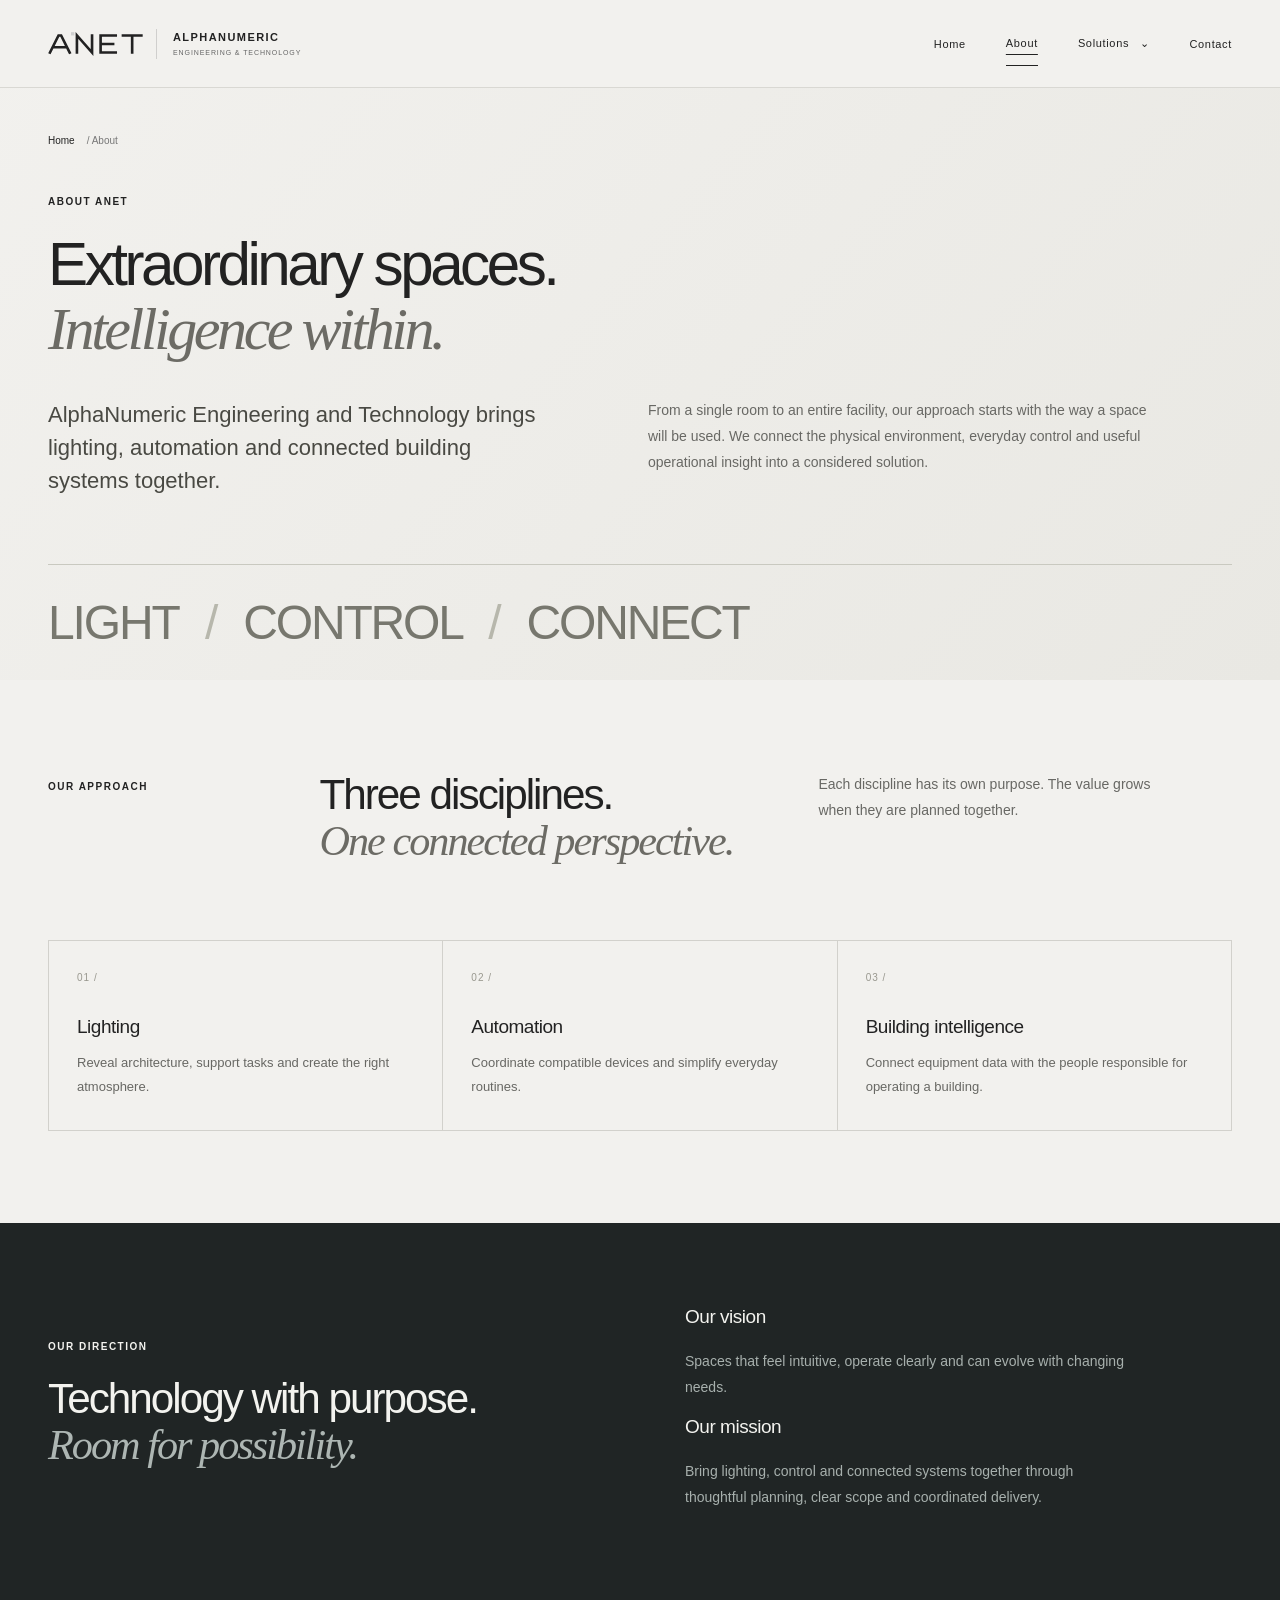
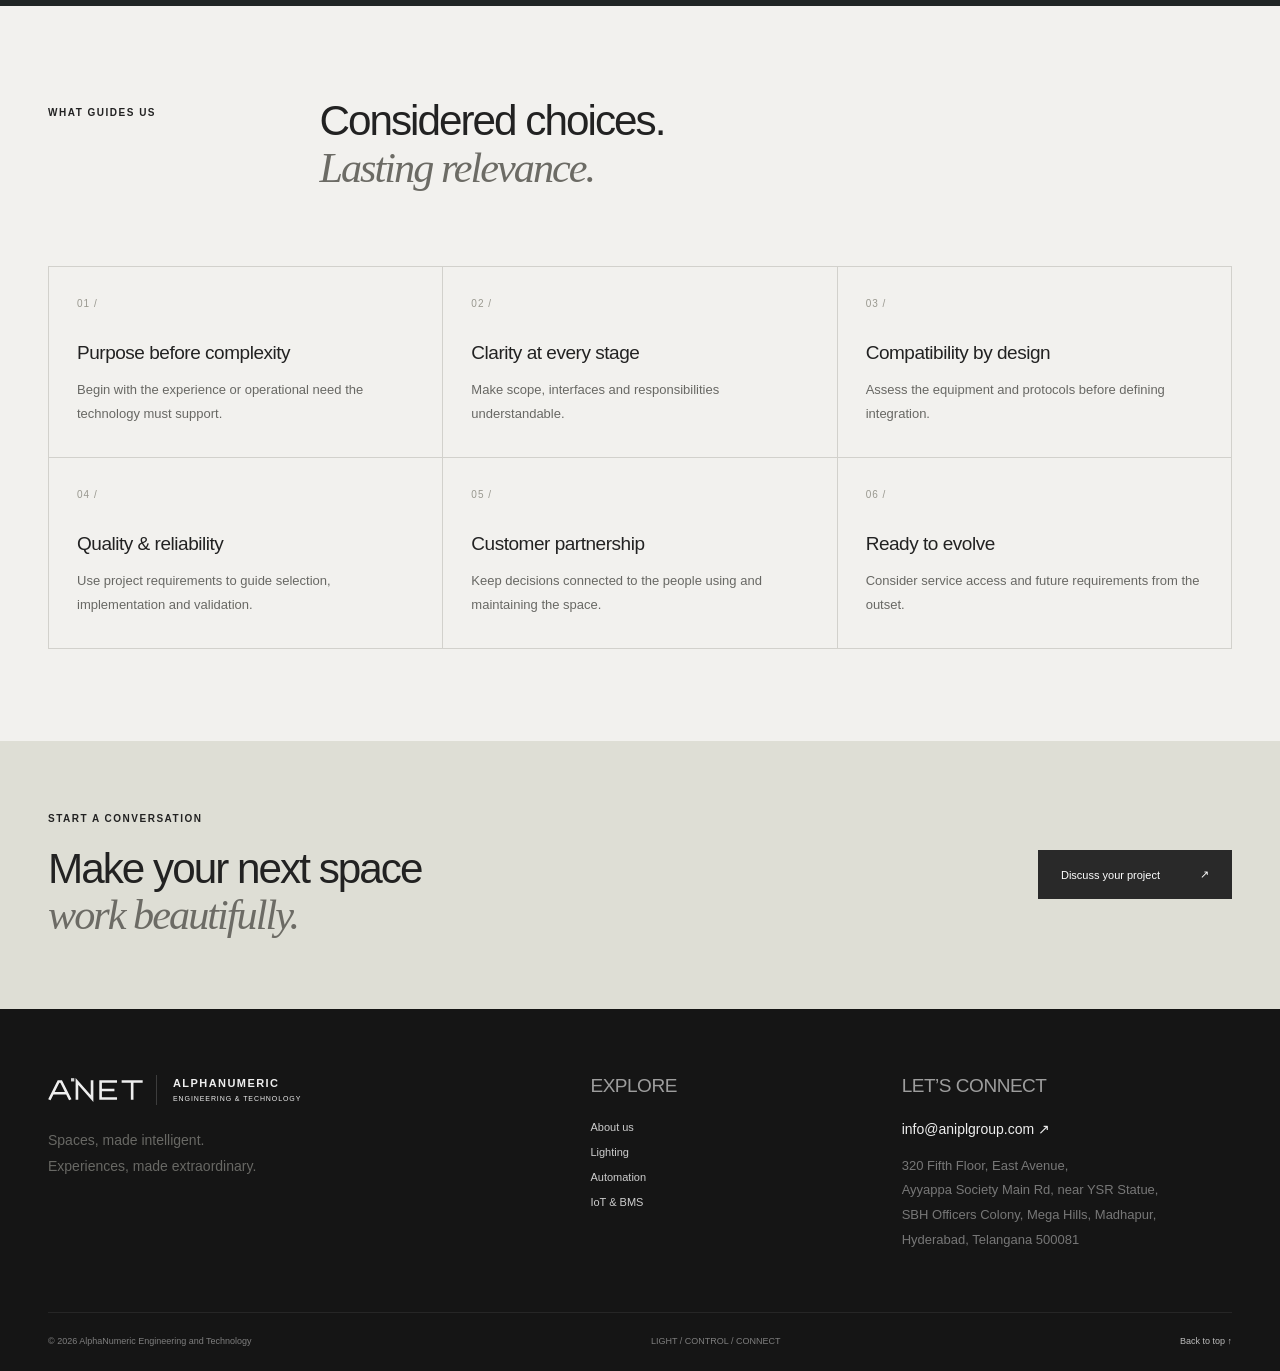
==== about.html @ 8f7d72ea "first commit" ====
<!DOCTYPE html><html lang="en"><head><meta charset="UTF-8"><meta name="viewport" content="width=device-width,initial-scale=1"><meta name="description" content="Lighting, automation and connected building systems. Discover the ANET approach."><meta name="theme-color" content="#151515"><title>About | ANET</title><link rel="stylesheet" href="assets/base.css"><link rel="stylesheet" href="assets/pages.css"></head><body class="detail-page" id="top"><a class="skip-link" href="#main">Skip to content</a><header class="header" id="header">
        <nav aria-label="Main navigation" class="nav wrap"><a aria-label="AlphaNumeric Engineering and Technology home"
                class="brand" href="index.html"><span class="brand-mark"><svg aria-hidden="true" viewBox="0 0 146 36">
                        <g fill="none" stroke="currentColor" stroke-linecap="square" stroke-linejoin="miter"
                            stroke-width="4">
                            <path
                                d="M3 31 16 5h4l13 26M10 23h17M44 31V5l23 26V5M103 5H80v26h23M80 18h19M114 5h28M128 5v26">
                            </path>
                        </g>
                        <path d="M35 0h5v5h-5z" fill="#d0d0d0"></path>
                    </svg></span><span class="brand-name">ALPHANUMERIC<small>ENGINEERING &amp;
                        TECHNOLOGY</small></span></a><button aria-controls="navLinks" aria-expanded="false"
                class="menu-toggle" id="menuToggle">Menu +</button>
            <div class="nav-links" id="navLinks"><a href="index.html">Home</a><a aria-current="page" href="about.html">About</a>
                <div class="solutions"><button aria-controls="solutionsMenu" aria-expanded="false"
                        class="solutions-trigger" id="solutionsTrigger">Solutions <span>⌄</span></button>
                    <div class="mega" hidden="" id="solutionsMenu">
                        <div class="mega-column"><b>01 / Lighting</b><a href="residential-lighting.html">Residential
                                Lighting</a><a href="commercial-lighting.html">Commercial Lighting</a><a
                                href="industrial-lighting.html">Industrial Lighting</a><a href="facade-lighting.html">Façade
                                Lighting</a><a href="landscape-lighting.html">Landscape Lighting</a></div>
                        <div class="mega-column"><b>02 / Automation</b><a href="home-automation.html">Home
                                Automation</a><a href="commercial-automation.html">Commercial Automation</a><a
                                href="industrial-automation.html">Industrial Automation</a></div>
                        <div class="mega-column"><b>03 / IoT</b><a href="bms.html">BMS</a><a
                                href="bms-with-iot.html">BMS with IoT</a><a href="bms-and-iot.html">BMS &amp;
                                IoT</a></div>
                    </div>
                </div><a href="contact.html">Contact</a>
            </div>
        </nav>
    </header><main id="main"><section class="page-hero"><div class="wrap"><div class="crumb"><a href="index.html">Home</a><span>/ About</span></div><span class="kicker">ABOUT ANET</span><h1>Extraordinary spaces.<br><em>Intelligence within.</em></h1><div class="about-intro"><p>AlphaNumeric Engineering and Technology brings lighting, automation and connected building systems together.</p><p>From a single room to an entire facility, our approach starts with the way a space will be used. We connect the physical environment, everyday control and useful operational insight into a considered solution.</p></div><div class="brand-statement">LIGHT <span>/</span> CONTROL <span>/</span> CONNECT</div></div></section><section class="content-section"><div class="wrap"><div class="section-heading"><span class="kicker">OUR APPROACH</span><h2>Three disciplines.<br><em>One connected perspective.</em></h2><p>Each discipline has its own purpose. The value grows when they are planned together.</p></div><div class="scope-grid"><article class="scope-card"><span class="number">01 /</span><h3>Lighting</h3><p>Reveal architecture, support tasks and create the right atmosphere.</p></article><article class="scope-card"><span class="number">02 /</span><h3>Automation</h3><p>Coordinate compatible devices and simplify everyday routines.</p></article><article class="scope-card"><span class="number">03 /</span><h3>Building intelligence</h3><p>Connect equipment data with the people responsible for operating a building.</p></article></div></div></section><section class="experience"><div class="wrap experience-grid"><div><span class="kicker">OUR DIRECTION</span><h2>Technology with purpose.<br><em>Room for possibility.</em></h2></div><div><h3>Our vision</h3><p>Spaces that feel intuitive, operate clearly and can evolve with changing needs.</p><h3>Our mission</h3><p>Bring lighting, control and connected systems together through thoughtful planning, clear scope and coordinated delivery.</p></div></div></section><section class="content-section"><div class="wrap"><div class="section-heading"><span class="kicker">WHAT GUIDES US</span><h2>Considered choices.<br><em>Lasting relevance.</em></h2></div><div class="scope-grid"><article class="scope-card"><span class="number">01 /</span><h3>Purpose before complexity</h3><p>Begin with the experience or operational need the technology must support.</p></article><article class="scope-card"><span class="number">02 /</span><h3>Clarity at every stage</h3><p>Make scope, interfaces and responsibilities understandable.</p></article><article class="scope-card"><span class="number">03 /</span><h3>Compatibility by design</h3><p>Assess the equipment and protocols before defining integration.</p></article><article class="scope-card"><span class="number">04 /</span><h3>Quality &amp; reliability</h3><p>Use project requirements to guide selection, implementation and validation.</p></article><article class="scope-card"><span class="number">05 /</span><h3>Customer partnership</h3><p>Keep decisions connected to the people using and maintaining the space.</p></article><article class="scope-card"><span class="number">06 /</span><h3>Ready to evolve</h3><p>Consider service access and future requirements from the outset.</p></article></div></div></section><section class="project-cta"><div class="wrap"><div><span class="kicker">START A CONVERSATION</span><h2>Make your next space<br><em>work beautifully.</em></h2></div><a class="pill" href="contact.html">Discuss your project <span>↗</span></a></div></section></main><footer class="footer">
        <div class="wrap">
            <div class="footer-grid">
                <div><a class="brand" href="index.html"><span class="brand-mark"><svg aria-hidden="true"
                                viewBox="0 0 146 36">
                                <g fill="none" stroke="currentColor" stroke-linecap="square" stroke-linejoin="miter"
                                    stroke-width="4">
                                    <path
                                        d="M3 31 16 5h4l13 26M10 23h17M44 31V5l23 26V5M103 5H80v26h23M80 18h19M114 5h28M128 5v26">
                                    </path>
                                </g>
                                <path d="M35 0h5v5h-5z" fill="#d0d0d0"></path>
                            </svg></span><span class="brand-name">ALPHANUMERIC<small>ENGINEERING &amp;
                                TECHNOLOGY</small></span></a>
                    <p>Spaces, made intelligent.<br />Experiences, made extraordinary.</p>
                </div>
                <div>
                    <h3>EXPLORE</h3>
                    <div class="footer-links"><a href="about.html">About us</a><a href="residential-lighting.html">Lighting</a><a
                            href="industrial-automation.html">Automation</a><a href="bms-and-iot.html">IoT &amp; BMS</a></div>
                </div>
                <div>
                    <h3>LET’S CONNECT</h3><a class="footer-mail" href="mailto:info@aniplgroup.com">info@aniplgroup.com
                        ↗</a>
                    <address>320 Fifth Floor, East Avenue,<br />Ayyappa Society Main Rd, near YSR Statue,<br />SBH
                        Officers
                        Colony, Mega Hills, Madhapur,<br />Hyderabad, Telangana 500081</address>
                </div>
            </div>
            <div class="footer-bottom"><span>© <span id="year">2026</span> AlphaNumeric Engineering and
                    Technology</span><span>LIGHT / CONTROL / CONNECT</span><a href="#top">Back to top ↑</a></div>
        </div>
    </footer><script src="assets/pages.js"></script></body></html>
---- assets/base.css ----
:root {
            --ink: #1e1e1e;
            --muted: #6e6e6e;
            --paper: #f0f0f0;
            --line: #d7d7d7;
            --accent: #e0e0e0;
            --night: #151515;
            --ease: cubic-bezier(.22, 1, .36, 1)
        }

        * {
            box-sizing: border-box
        }

        html {
            scroll-behavior: smooth;
            scroll-padding-top: 100px
        }

        body {
            margin: 0;
            color: var(--ink);
            background: var(--paper);
            font-family: Arial, Helvetica, sans-serif;
            -webkit-font-smoothing: antialiased
        }

        button,
        a,
        input {
            touch-action: manipulation
        }

        button,
        input {
            font: inherit
        }

        button,
        a {
            -webkit-tap-highlight-color: transparent
        }

        a {
            color: inherit;
            text-decoration: none
        }

        button {
            cursor: pointer
        }

        button:focus-visible,
        a:focus-visible,
        input:focus-visible,
        summary:focus-visible {
            outline: 2px solid #9b9b9b;
            outline-offset: 6px
        }

        button {
            color: inherit
        }

        img,
        svg {
            display: block;
            max-width: 100%
        }

        button {
            border-radius: 0
        }

        ::selection {
            background: #dbdbdb;
            color: #1e1e1e
        }

        .wrap {
            width: min(1320px, calc(100% - 112px));
            margin: auto
        }

        .eyebrow {
            font-size: 10px;
            letter-spacing: .2em;
            font-weight: 700;
            text-transform: uppercase;
            display: flex;
            gap: 12px;
            align-items: center
        }

        .eyebrow:before {
            content: '';
            width: 5px;
            height: 5px;
            background: currentColor
        }

        .muted {
            color: var(--muted)
        }

        .section-title {
            font-weight: 400;
            letter-spacing: -.055em;
            font-size: clamp(40px, 4.4vw, 65px);
            line-height: 1.04;
            margin: 25px 0
        }

        .section-title em {
            font-family: Georgia, serif;
            font-weight: 400
        }

        .body-copy {
            font-size: 15px;
            line-height: 1.8;
            color: var(--muted);
            max-width: 430px
        }

        .small {
            font-size: 11px;
            line-height: 1.6
        }

        .button {
            display: inline-flex;
            align-items: center;
            gap: 35px;
            padding: 17px 21px;
            background: var(--accent);
            color: var(--ink);
            font-size: 12px;
            font-weight: 600;
            border: 1px solid transparent;
            transition: background .3s, transform .3s
        }

        .button:hover {
            background: #ededed;
            transform: translateY(-2px)
        }

        .button.outline {
            background: transparent;
            border-color: #ffffff38;
            color: #ffffff
        }

        .arrow {
            font-size: 19px;
            font-weight: 400
        }

        .link {
            display: inline-flex;
            align-items: center;
            gap: 24px;
            font-size: 12px;
            border-bottom: 1px solid;
            padding: 12px 0
        }

        .skip {
            position: fixed;
            top: -100px;
            left: 20px;
            z-index: 99;
            background: var(--paper);
            padding: 16px
        }

        .skip:focus {
            top: 10px
        }

        .reveal {
            transition: opacity .8s var(--ease), transform 1s var(--ease)
        }

        .js-motion .reveal:not(.visible) {
            opacity: 0;
            transform: translateY(25px)
        }

        @media (max-width:1100px) {
            .wrap {
                width: calc(100% - 64px)
            }
        }

        @media (max-width:760px) {
            html {
                scroll-padding-top: 85px
            }

            .wrap {
                width: calc(100% - 40px)
            }

            h1 {
                font-size: 60px;
                margin: 25px 0 20px
            }

            .section-title {
                font-size: 43px
            }

            .section-top {
                align-items: flex-start
            }

            .section-top .index-label {
                display: none
            }
        }

        @media (prefers-reduced-motion:reduce) {
            html {
                scroll-behavior: auto
            }

            *,
            *:before,
            *:after {
                animation: none !important;
                transition: none !important
            }

            .js-motion .reveal:not(.visible) {
                opacity: 1;
                transform: none
            }
        }

        h1 {
            font-size: clamp(58px, 5.5vw, 80px)
        }

        @media (max-width:760px) {
            h1 {
                font-size: 56px;
                line-height: 1.01;
                margin-top: 24px
            }
        }
    

        /* Navigation */
        .header {
            position: fixed;
            inset: 0 0 auto;
            z-index: 30;
            color: #ffffff;
            height: 88px;
            border-bottom: 1px solid #ffffff17;
            transition: background .4s, color .4s, height .4s
        }

        .header.scrolled,
        .header.menu-open {
            background: #f4f4f4ed;
            color: var(--ink);
            height: 76px;
            backdrop-filter: blur(18px);
            border-color: var(--line)
        }

        .nav {
            display: flex;
            align-items: center;
            justify-content: space-between;
            height: 100%;
            position: relative
        }

        .brand {
            display: flex;
            gap: 12px;
            align-items: center
        }

        .brand-mark {
            font-size: 25px;
            letter-spacing: -2px;
            font-weight: 800;
            border-right: 1px solid #86868666;
            padding-right: 14px;
            line-height: 1.2
        }

        .brand-name {
            font-size: 10px;
            line-height: 1.5;
            letter-spacing: .12em;
            font-weight: 700
        }

        .brand-name small {
            font-size: 8px;
            display: block;
            font-weight: 400;
            letter-spacing: .23em
        }

        .nav-links {
            display: flex;
            align-items: center;
            gap: 36px
        }

        .nav-links>a,
        .solutions-trigger {
            font-size: 11px;
            letter-spacing: .06em;
            background: none;
            border: 0;
            padding: 16px 0
        }

        .nav-links>a[aria-current] {
            border-bottom: 1px solid currentColor
        }

        .solutions-trigger span {
            display: inline-block;
            margin-left: 7px;
            transition: transform .3s
        }

        .solutions-trigger[aria-expanded=true] span {
            transform: rotate(180deg)
        }

        .nav-note {
            font-size: 9px;
            letter-spacing: .08em;
            display: flex;
            gap: 8px;
            align-items: center;
            color: #c2c2c2
        }

        .nav-note i,
        .online i {
            width: 5px;
            height: 5px;
            border-radius: 50%;
            background: var(--accent);
            box-shadow: 0 0 12px #e1e1e199
        }

        .scrolled .nav-note {
            color: #6c6c6c
        }

        .mega {
            position: absolute;
            top: calc(100% - 1px);
            right: 0;
            width: min(860px, 100%);
            padding: 32px;
            background: #f5f5f5;
            color: var(--ink);
            box-shadow: 0 30px 50px #00000033;
            border: 1px solid var(--line);
            display: grid;
            grid-template-columns: repeat(3, 1fr);
            gap: 32px
        }

        .mega[hidden] {
            display: none
        }

        .mega-column b {
            display: block;
            font-weight: 500;
            font-size: 19px;
            padding-bottom: 17px;
            border-bottom: 1px solid var(--line);
            margin-bottom: 12px
        }

        .mega-column a {
            display: block;
            font-size: 12px;
            color: #696969;
            padding: 10px 0;
            transition: color .2s, transform .2s
        }

        .mega-column a:hover {
            color: #1e1e1e;
            transform: translateX(4px)
        }

        .menu-toggle {
            display: none;
            background: none;
            border: 1px solid #9191915e;
            font-size: 12px;
            padding: 10px 12px
        }

        @media (max-width:1100px) {
            .nav-note {
                display: none
            }
        }

        @media (max-width:760px) {
            .header {
                height: 74px
            }

            .header.scrolled,
            .header.menu-open {
                height: 68px
            }

            .brand-mark {
                font-size: 23px
            }

            .brand-name {
                font-size: 9px
            }

            .menu-toggle {
                display: block
            }

            .nav-links {
                display: none;
                position: absolute;
                left: -20px;
                right: -20px;
                top: 100%;
                max-height: calc(100svh - 68px);
                overflow: auto;
                background: #f4f4f4;
                color: var(--ink);
                padding: 20px;
                align-items: stretch;
                gap: 0;
                box-shadow: 0 30px 40px #00000022
            }

            .menu-open .nav-links {
                display: flex;
                flex-direction: column
            }

            .nav-links>a,
            .solutions-trigger {
                display: block;
                width: 100%;
                text-align: left;
                padding: 17px 0;
                font-size: 13px;
                border-bottom: 1px solid #d9d9d9
            }

            .mega {
                position: static;
                width: 100%;
                box-shadow: none;
                border: 0;
                grid-template-columns: 1fr;
                gap: 20px;
                padding: 20px;
                background: #ebebeb
            }

            .mega-column b {
                font-size: 15px;
                padding-bottom: 8px;
                margin-bottom: 4px
            }

            .mega-column a {
                padding: 9px 0
            }
        }

        .nav-links {
            margin-left: auto;
            gap: 40px
        }

        .brand-mark {
            width: 96px;
            padding-right: 0;
            border: 0;
            letter-spacing: 0
        }

        .brand-mark svg {
            width: 96px;
            height: 32px
        }

        .brand-name {
            border-left: 1px solid #8e8e8e55;
            padding-left: 16px;
            letter-spacing: .13em;
            font-size: 11px
        }

        .brand-name small {
            font-size: 7px;
            letter-spacing: .13em;
            margin-top: 3px
        }

        @media (max-width:1100px) {
            .brand-name {
                font-size: 9px
            }

            .brand-mark,
            .brand-mark svg {
                width: 84px
            }

            .nav-links {
                gap: 28px
            }
        }

        @media (max-width:760px) {
            .brand {
                gap: 9px
            }

            .brand-mark,
            .brand-mark svg {
                width: 70px;
                height: 29px
            }

            .brand-name {
                font-size: 8px;
                padding-left: 10px
            }

            .brand-name small {
                font-size: 5.7px;
                letter-spacing: .065em
            }

            .nav-links {
                margin: 0;
                gap: 0
            }
        }
    

        .footer {
            padding: 65px 0 25px;
            background: #181818;
            color: #e6e6e6
        }

        .footer-grid {
            display: grid;
            grid-template-columns: 1.4fr .7fr 1fr;
            gap: 80px
        }

        .footer .brand {
            margin-bottom: 22px
        }

        .footer p {
            font-size: 12px;
            line-height: 1.8;
            color: #8b8b8b;
            max-width: 230px
        }

        .footer h3 {
            font-size: 10px;
            font-weight: 400;
            color: #9d9d9d;
            letter-spacing: .12em;
            margin: 0 0 22px
        }

        .footer-links {
            display: flex;
            flex-direction: column;
            gap: 13px;
            font-size: 11px;
            color: #cdcdcd
        }

        .footer address {
            font-style: normal;
            font-size: 11px;
            line-height: 1.9;
            color: #8d8d8d
        }

        .footer-mail {
            display: block;
            font-size: 14px;
            margin-bottom: 17px
        }

        .footer-bottom {
            margin-top: 60px;
            padding-top: 23px;
            border-top: 1px solid #ffffff13;
            display: flex;
            justify-content: space-between;
            font-size: 9px;
            color: #7e7e7e;
            gap: 20px
        }

        .footer-bottom a {
            color: #bbbbbb
        }

        @media (max-width:1100px) {
            .footer-grid {
                gap: 40px
            }
        }

        @media (max-width:760px) {
            .footer {
                padding: 50px 0 25px
            }

            .footer-grid {
                grid-template-columns: 1fr 1fr;
                gap: 35px
            }

            .footer-grid>div:first-child {
                grid-column: 1/-1
            }

            .footer-bottom {
                margin-top: 35px;
                font-size: 8px;
                line-height: 1.7
            }

            .footer-mail {
                font-size: 11px;
                overflow-wrap: anywhere
            }

            .footer address {
                font-size: 10px
            }
        }
---- assets/pages.css ----
/* Shared page foundation. Home retains its supplied module styles. */
.detail-page{background:#f2f1ee;color:#222;font-family:Arial,Helvetica,sans-serif}.detail-page .header{background:#f2f1ee;color:#222;border-bottom:1px solid #d9d8d3}.detail-page .header .brand,.detail-page .header .nav-links>a,.detail-page .header .solutions-trigger,.detail-page .header .menu-toggle{color:#222}.detail-page .header .brand-name small{color:#666}.detail-page .header .nav-links>a[aria-current],.detail-page .mega a[aria-current]{text-decoration:underline;text-underline-offset:7px}.detail-page .wrap{width:min(1320px,calc(100% - 96px))}.detail-page h1,.detail-page h2,.detail-page h3,.detail-page p{margin-top:0}.detail-page h1{font-size:clamp(44px,4.7vw,74px);line-height:1.07;font-weight:400;letter-spacing:-.058em;margin:24px 0 26px}.detail-page h2{font-size:clamp(32px,3.3vw,49px);line-height:1.1;font-weight:400;letter-spacing:-.047em}.detail-page h3{font-size:19px;line-height:1.3;font-weight:500;letter-spacing:-.025em}.detail-page em{font-family:Georgia,serif;font-weight:400;color:#6c6b65}.detail-page p{font-size:14px;line-height:1.85;color:#686864}.detail-page .kicker{display:block;font-size:10px;font-weight:600;line-height:1.5;letter-spacing:.15em}.detail-page .page-hero{padding:135px 0 0;background:linear-gradient(130deg,#f2f1ee,#e9e8e3)}.detail-page .crumb{display:flex;flex-wrap:wrap;gap:12px;margin-bottom:48px;color:#777;font-size:10px}.detail-page .crumb a{color:#222}.detail-page .detail-hero-grid{display:grid;grid-template-columns:1fr 1fr;gap:60px;align-items:center;padding-bottom:56px}.detail-page .intro{font-size:15px;max-width:620px;margin-bottom:30px}.detail-page .pill{display:inline-flex;align-items:center;justify-content:space-between;gap:40px;padding:17px 22px;border:1px solid #292929;background:#292929;color:#fff;font-size:11px;text-decoration:none;transition:background .2s}.detail-page .pill:hover{background:#4a4a47}.detail-page .text-link{display:inline-block;font-size:11px;border-bottom:1px solid #a4a4a0;padding:10px 0;margin-left:20px}.detail-page .use-strip{display:flex;justify-content:space-between;gap:18px;padding:23px 0;border-top:1px solid #ccccc5;font-size:10px;letter-spacing:.04em;color:#666}.detail-page .architecture{background:radial-gradient(ellipse at 50% 50%,#273c47,#10171c 80%);color:#cfdee5;border:1px solid #33444d;box-shadow:0 20px 50px #24303912}.detail-page .architecture svg{width:100%;height:auto}.detail-page .viz-top,.detail-page .viz-bottom{display:flex;justify-content:space-between;gap:12px;padding:20px;font-size:7px;letter-spacing:.12em;color:#91a3ab}.detail-page .viz-top{border-bottom:1px solid #ffffff12}.detail-page .viz-bottom{border-top:1px solid #ffffff12}.detail-page .signal{stroke-dasharray:6 9;animation:signalFlow 3s linear infinite;stroke:#91c4d5;opacity:.55;stroke-width:1.5}.detail-page .viz-nodes rect{fill:#1c2b32;stroke:#4a626d}.detail-page .viz-nodes circle{fill:#a2d7e4}.detail-page .viz-nodes text{fill:#dae4e6;font-size:12px}.detail-page .viz-core rect{fill:#223944;stroke:#799dac}.detail-page .viz-core rect+rect{fill:none;stroke:#4d6a76}.detail-page .viz-core text{fill:#e0f2f4;font-size:12px;letter-spacing:1px}.detail-page .viz-core text.sub{font-size:5px;fill:#93afb9}.detail-page .content-section{padding:92px 0}.detail-page .section-heading{display:grid;grid-template-columns:.55fr 1.1fr 1fr;gap:44px;align-items:start;margin-bottom:40px}.detail-page .section-heading .kicker{padding-top:7px}.detail-page .section-heading p{max-width:340px}.detail-page .scope-grid{display:grid;grid-template-columns:repeat(3,1fr);border-top:1px solid #d2d1cc;border-left:1px solid #d2d1cc}.detail-page .scope-card{padding:31px 28px;border-right:1px solid #d2d1cc;border-bottom:1px solid #d2d1cc;min-width:0}.detail-page .scope-card .number{display:block;color:#99988f;font-size:10px;letter-spacing:.1em;margin-bottom:32px}.detail-page .scope-card h3{margin-bottom:12px}.detail-page .scope-card p{font-size:13px;margin-bottom:0}.detail-page .experience{background:#202525;color:#f3f3ef;padding:82px 0}.detail-page .experience em{color:#adb6b3}.detail-page .experience p{color:#a7b0ad;max-width:450px}.detail-page .experience h2{margin:22px 0}.detail-page .experience-grid{display:grid;grid-template-columns:1fr 1fr;gap:90px;align-items:center}.detail-page .mode-buttons{display:flex;flex-wrap:wrap;gap:8px;margin-top:27px}.detail-page .mode-buttons button{padding:12px 20px;background:transparent;color:#aaa;border:1px solid #5a625f;font-size:11px}.detail-page .mode-buttons button[aria-pressed=true]{background:#e4e6df;color:#242824;border-color:#e4e6df}.detail-page .scene-display{padding:35px;background:#2b3433;border:1px solid #57615d;min-height:300px;transition:background .5s}.detail-page .scene-display[data-scene="1"]{background:#30434b}.detail-page .scene-display[data-scene="2"]{background:#403b32}.detail-page .scene-display h3{font-size:28px;margin:25px 0 8px}.detail-page .scene-display p{font-size:12px;margin:0}.detail-page .scene-bars{height:90px;display:flex;align-items:flex-end;gap:9px;margin-top:22px}.detail-page .scene-bars i{display:block;flex:1;background:linear-gradient(#b4ccc4,#557c6f);height:45%;transition:height .7s}.detail-page .scene-bars i:nth-child(2n){height:65%}.detail-page .scene-bars i:nth-child(3n){height:90%}.detail-page [data-scene="1"] .scene-bars i{height:85%;background:linear-gradient(#a8d8e9,#558498)}.detail-page [data-scene="1"] .scene-bars i:nth-child(2n){height:60%}.detail-page [data-scene="2"] .scene-bars i{height:35%;background:linear-gradient(#d9c9a4,#8c7851)}.detail-page [data-scene="2"] .scene-bars i:nth-child(2n){height:50%}.detail-page .process-grid{display:grid;grid-template-columns:repeat(4,1fr);border-top:1px solid #d2d1cc;border-left:1px solid #d2d1cc}.detail-page .faq-section{padding:76px 0;border-top:1px solid #d2d1cc;background:#e9e8e2}.detail-page .faq-grid{display:grid;grid-template-columns:1fr 1.5fr;gap:80px}.detail-page .faq-grid h2{margin-top:20px}.detail-page details{border-bottom:1px solid #c5c5bc}.detail-page summary{padding:22px 25px 22px 0;cursor:pointer;font-size:15px;line-height:1.5}.detail-page details p{font-size:13px;margin:0 0 24px}.detail-page .related{padding-top:55px;padding-bottom:55px}.detail-page .related>div{display:grid;grid-template-columns:1fr 1fr;gap:40px;margin-top:22px}.detail-page .related a{padding-bottom:18px;border-bottom:1px solid #c5c5bc;font-size:19px;display:flex;justify-content:space-between;gap:16px}.detail-page .project-cta{padding:70px 0;background:#deded5}.detail-page .project-cta .wrap{display:flex;justify-content:space-between;align-items:center;gap:40px}.detail-page .project-cta h2{margin:20px 0 0}.detail-page .footer{background:#151515;color:#eee}.detail-page .about-intro{display:grid;grid-template-columns:1fr 1fr;gap:100px;padding:10px 0 45px;max-width:1100px}.detail-page .about-intro p:first-child{font-size:22px;line-height:1.5;color:#494943}.detail-page .brand-statement{border-top:1px solid #c9c9c0;padding:30px 0;font-size:clamp(17px,3.8vw,48px);letter-spacing:-.045em;word-spacing:16px;color:#77776e}.detail-page .brand-statement span{color:#b7b7ac}.detail-page .contact-content{padding:70px 0 95px}.detail-page .contact-grid{display:grid;grid-template-columns:.8fr 1.2fr;gap:90px}.detail-page .contact-grid h2{margin:22px 0 40px}.detail-page .contact-grid h3{margin:30px 0 10px;font-size:11px;letter-spacing:.08em;text-transform:uppercase}.detail-page .contact-email{font-size:clamp(18px,2vw,26px);letter-spacing:-.03em}.detail-page address{font-size:13px;line-height:1.9;color:#777;font-style:normal;max-width:360px}.detail-page .contact-grid .text-link{margin:15px 0}.detail-page .contact-note{border-top:1px solid #ccc;padding-top:20px;margin-top:30px;max-width:350px;font-size:12px;line-height:1.8;color:#777}.detail-page form{background:#e9e8e1;padding:36px;border:1px solid #d1d1c6}.detail-page .form-grid{display:grid;grid-template-columns:1fr 1fr;gap:0 20px;margin-top:15px}.detail-page label{display:block;font-size:11px;line-height:1.5;margin:20px 0}.detail-page label small{font-size:10px;color:#777}.detail-page input,.detail-page textarea,.detail-page select{display:block;width:100%;min-width:0;border:1px solid #bcbeb4;background:#f8f8f3;border-radius:0;padding:13px;margin-top:9px;color:#222;font:14px Arial,sans-serif}.detail-page textarea{resize:vertical}.detail-page .form-note{font-size:11px;line-height:1.6}.detail-page #formStatus{font-size:12px;margin:18px 0 0}.detail-page .copy-button{background:none;border:1px solid #aaa;padding:10px 18px;margin-top:12px}.detail-page #emailFallback p{font-size:12px;margin-top:25px}.detail-page .skip-link{position:absolute;left:12px;top:-100px;background:white;color:black;padding:14px;z-index:9999}.detail-page .skip-link:focus{top:12px}.detail-page :focus-visible{outline:2px solid #558899;outline-offset:4px}@keyframes signalFlow{to{stroke-dashoffset:-60}}
@media(max-width:1100px){.detail-page .detail-hero-grid{gap:35px}.detail-page .section-heading{grid-template-columns:.5fr 1fr 1fr;gap:25px}.detail-page .experience-grid{gap:45px}.detail-page .process-grid{grid-template-columns:repeat(2,1fr)}.detail-page .contact-grid{gap:40px}.detail-page .text-link{margin-left:0;margin-top:15px;display:table}}
@media(max-width:760px){.detail-page .wrap{width:calc(100% - 40px)}.detail-page .page-hero{padding-top:105px}.detail-page .crumb{margin-bottom:30px}.detail-page .detail-hero-grid{grid-template-columns:1fr;gap:30px;padding-bottom:30px}.detail-page h1{font-size:44px}.detail-page .use-strip{display:grid;grid-template-columns:1fr 1fr;gap:15px;line-height:1.5}.detail-page .content-section{padding:55px 0}.detail-page .section-heading{display:block;margin-bottom:25px}.detail-page .section-heading h2{margin-top:18px}.detail-page .scope-grid{grid-template-columns:1fr}.detail-page .scope-card{padding:24px}.detail-page .scope-card .number{margin-bottom:20px}.detail-page .experience-grid,.detail-page .faq-grid,.detail-page .contact-grid,.detail-page .about-intro{grid-template-columns:1fr;gap:35px}.detail-page .experience,.detail-page .faq-section{padding:55px 0}.detail-page .scene-display{padding:25px}.detail-page .process-grid{grid-template-columns:1fr 1fr}.detail-page .process-grid .scope-card{padding:20px}.detail-page .related>div{grid-template-columns:1fr;gap:22px}.detail-page .project-cta .wrap{display:block}.detail-page .project-cta .pill{margin-top:25px}.detail-page .about-intro{padding-bottom:20px}.detail-page .brand-statement{word-spacing:5px}.detail-page .contact-content{padding:40px 0}.detail-page form{padding:24px}.detail-page .form-grid{grid-template-columns:1fr;gap:0}.detail-page .form-grid label{margin-bottom:5px}.detail-page .nav-links{background:#f2f1ee}.detail-page .viz-top,.detail-page .viz-bottom{padding:15px 10px;font-size:6px}.detail-page .nav-links .mega{max-height:60vh;overflow:auto}}
@media(prefers-reduced-motion:reduce){.detail-page *{animation:none!important;transition:none!important;scroll-behavior:auto!important}}
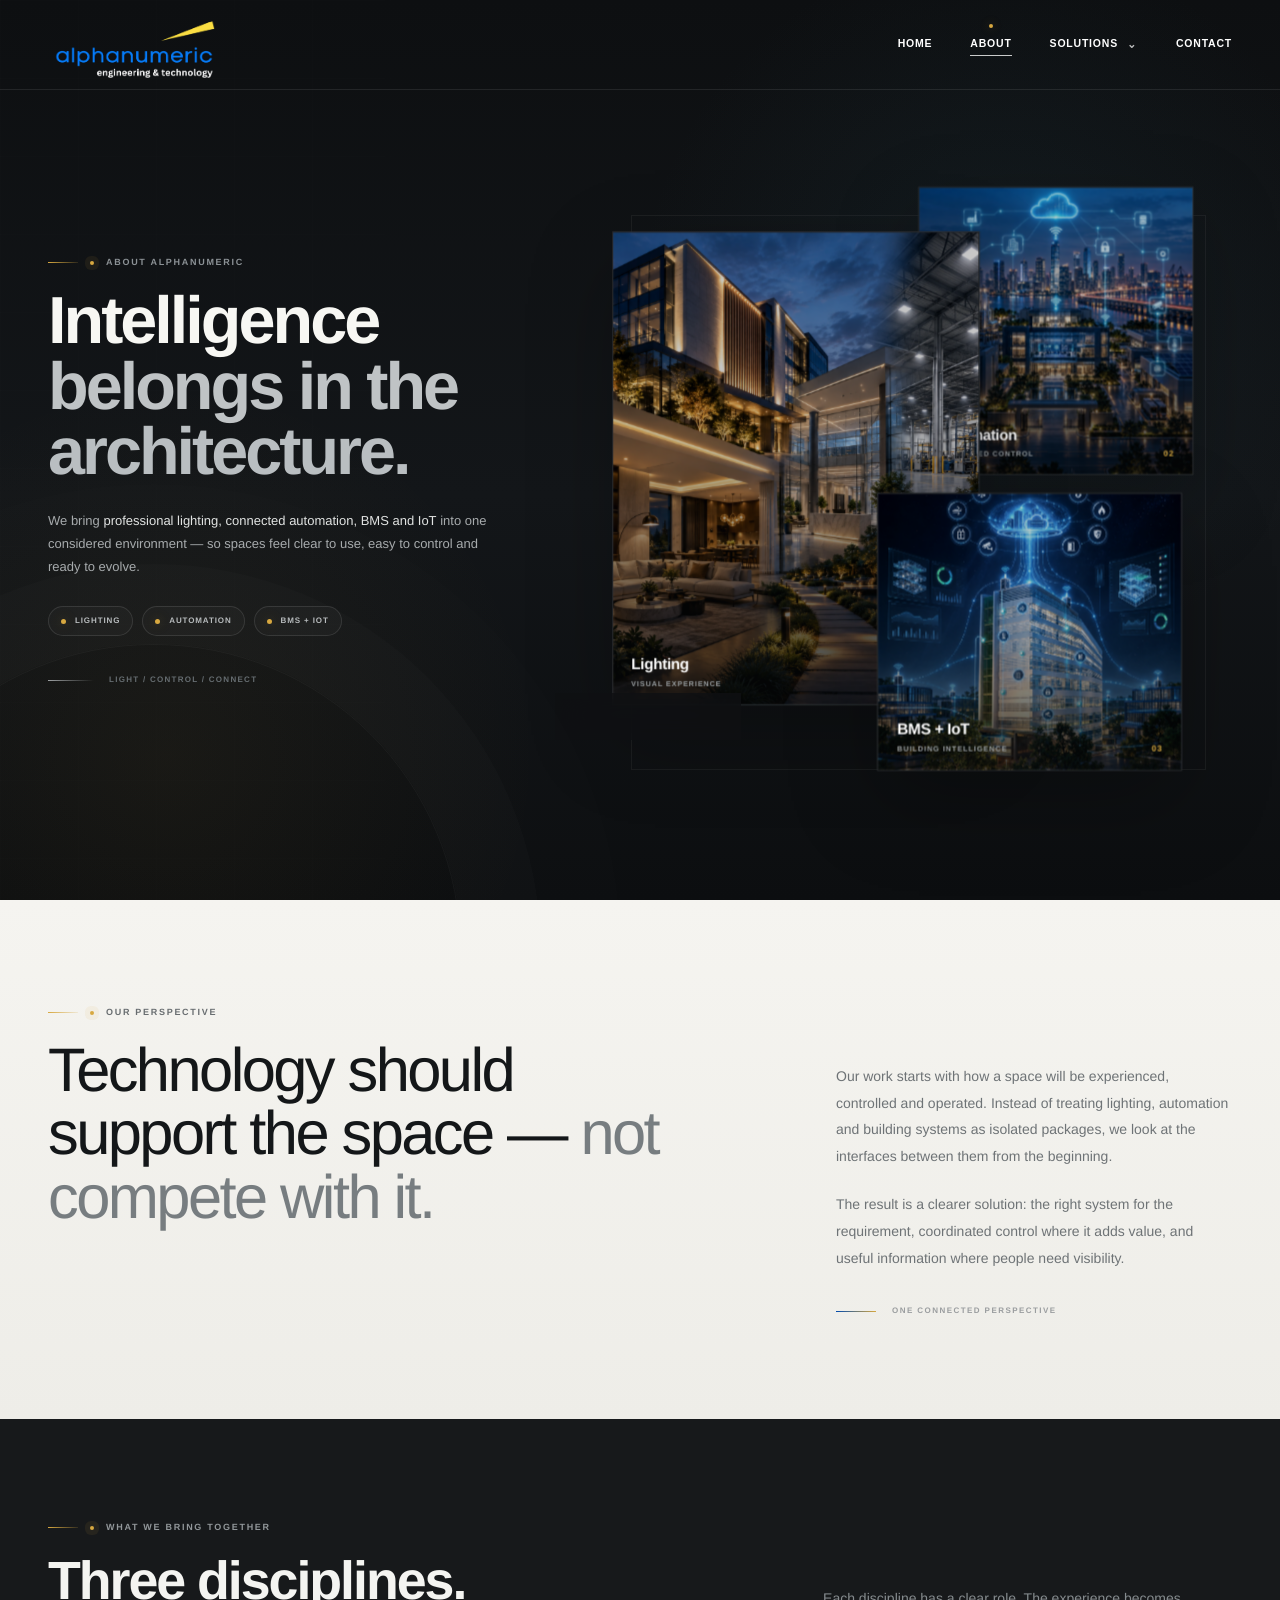
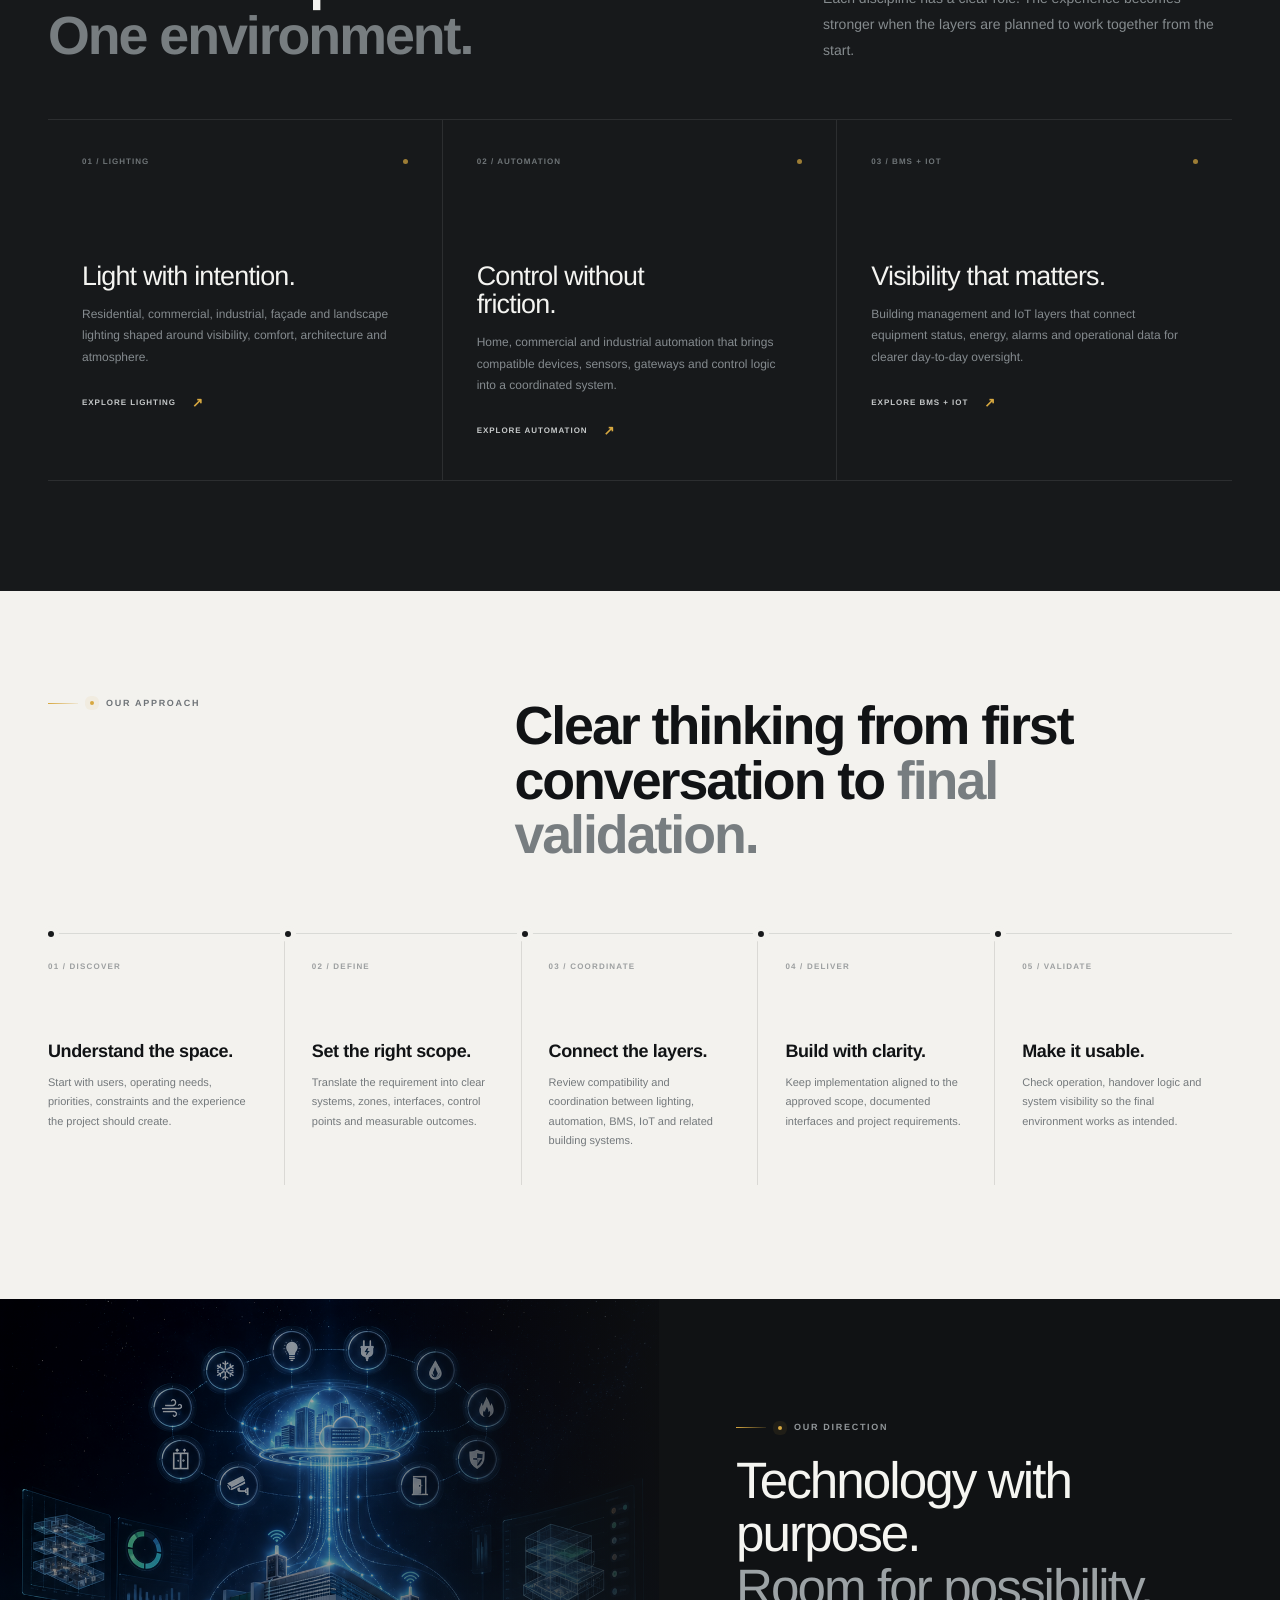
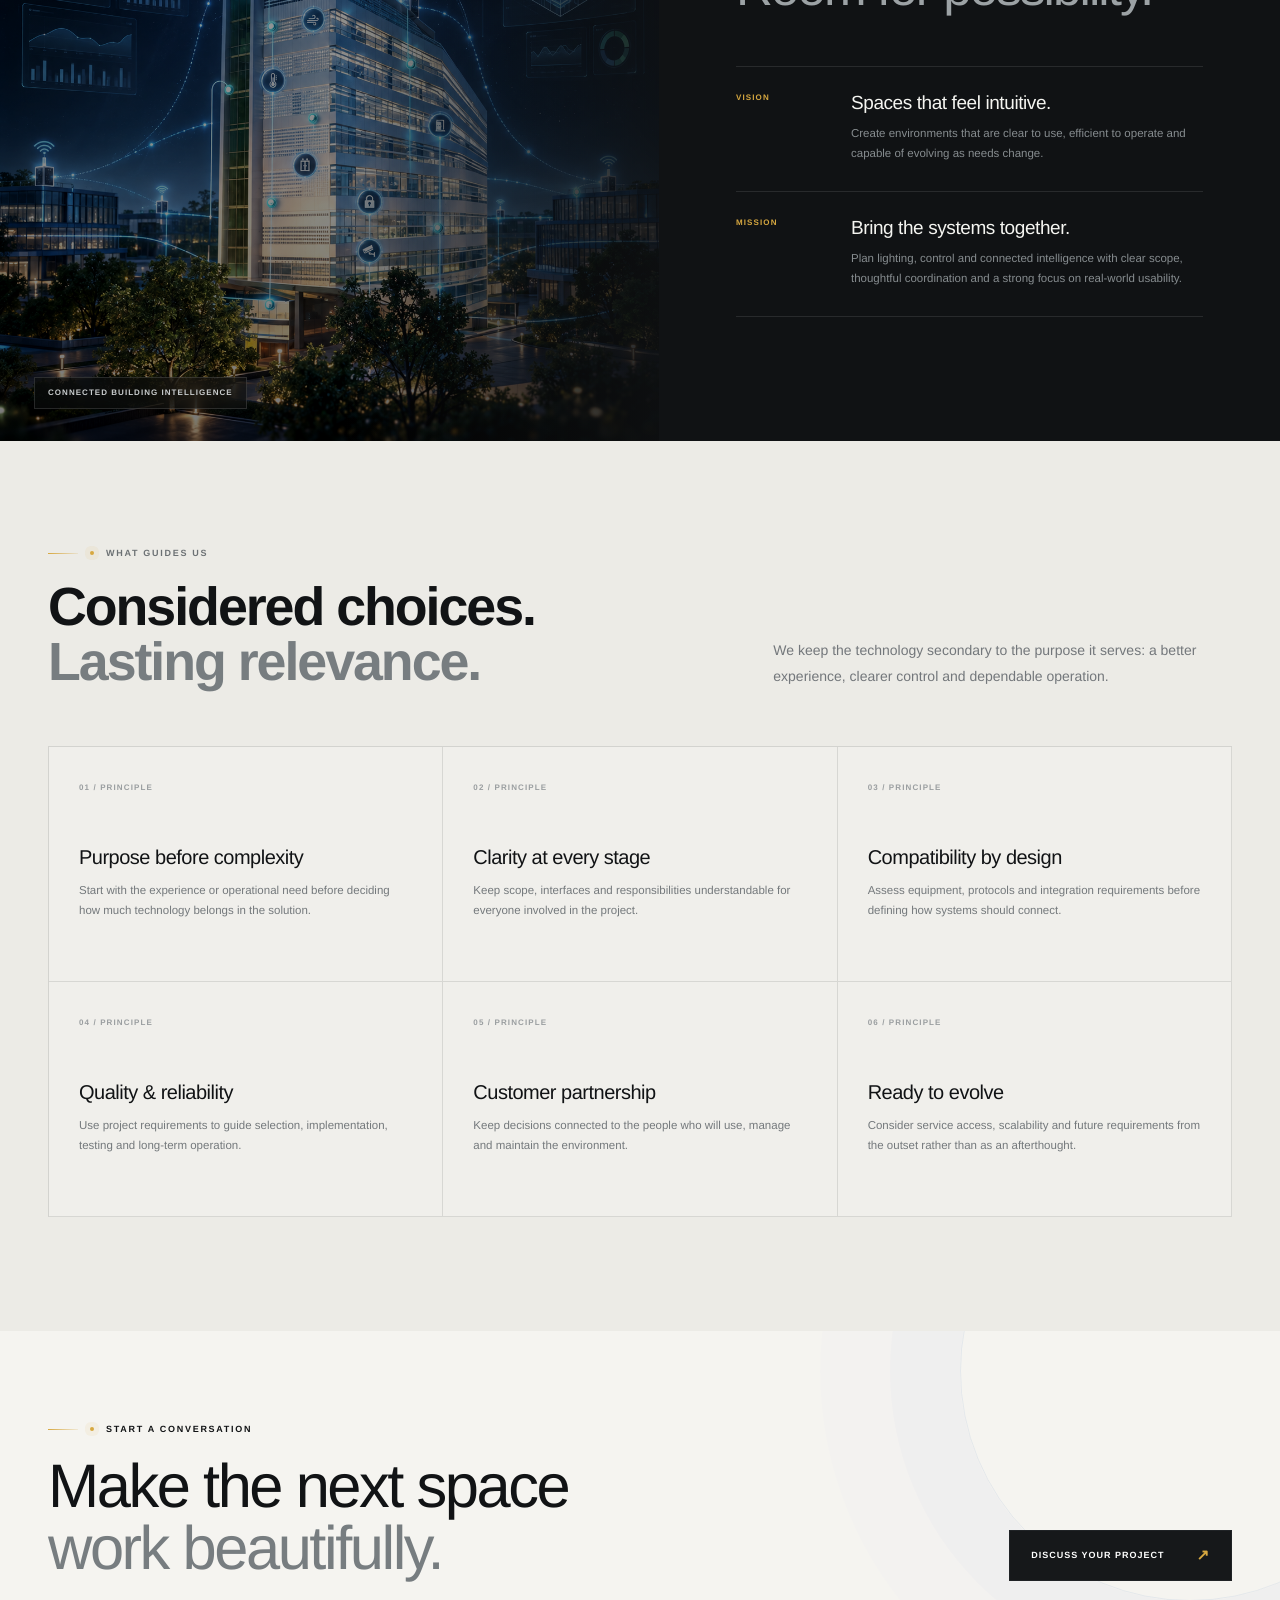
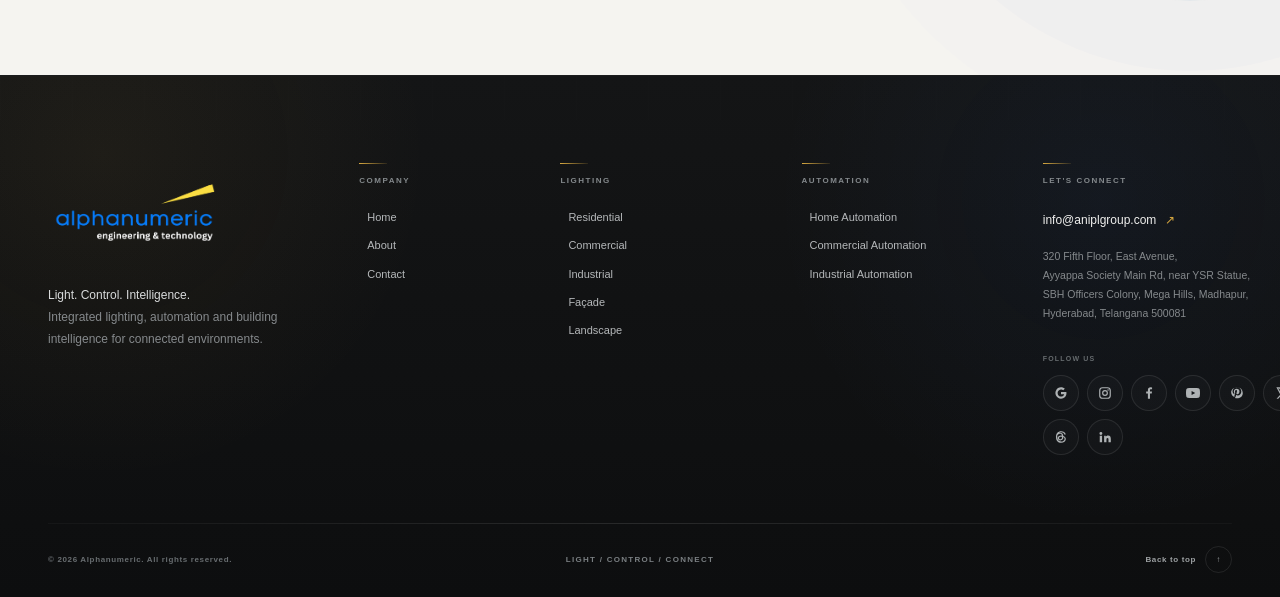
==== commit 5fc94fba: "n" ====
--- a/about.html
+++ b/about.html
@@ -1,64 +1,2419 @@
-<!DOCTYPE html><html lang="en"><head><meta charset="UTF-8"><meta name="viewport" content="width=device-width,initial-scale=1"><meta name="description" content="Lighting, automation and connected building systems. Discover the ANET approach."><meta name="theme-color" content="#151515"><title>About | ANET</title><link rel="stylesheet" href="assets/base.css"><link rel="stylesheet" href="assets/pages.css"></head><body class="detail-page" id="top"><a class="skip-link" href="#main">Skip to content</a><header class="header" id="header">
-        <nav aria-label="Main navigation" class="nav wrap"><a aria-label="AlphaNumeric Engineering and Technology home"
-                class="brand" href="index.html"><span class="brand-mark"><svg aria-hidden="true" viewBox="0 0 146 36">
-                        <g fill="none" stroke="currentColor" stroke-linecap="square" stroke-linejoin="miter"
-                            stroke-width="4">
-                            <path
-                                d="M3 31 16 5h4l13 26M10 23h17M44 31V5l23 26V5M103 5H80v26h23M80 18h19M114 5h28M128 5v26">
-                            </path>
-                        </g>
-                        <path d="M35 0h5v5h-5z" fill="#d0d0d0"></path>
-                    </svg></span><span class="brand-name">ALPHANUMERIC<small>ENGINEERING &amp;
-                        TECHNOLOGY</small></span></a><button aria-controls="navLinks" aria-expanded="false"
-                class="menu-toggle" id="menuToggle">Menu +</button>
-            <div class="nav-links" id="navLinks"><a href="index.html">Home</a><a aria-current="page" href="about.html">About</a>
-                <div class="solutions"><button aria-controls="solutionsMenu" aria-expanded="false"
-                        class="solutions-trigger" id="solutionsTrigger">Solutions <span>⌄</span></button>
-                    <div class="mega" hidden="" id="solutionsMenu">
-                        <div class="mega-column"><b>01 / Lighting</b><a href="residential-lighting.html">Residential
-                                Lighting</a><a href="commercial-lighting.html">Commercial Lighting</a><a
-                                href="industrial-lighting.html">Industrial Lighting</a><a href="facade-lighting.html">Façade
-                                Lighting</a><a href="landscape-lighting.html">Landscape Lighting</a></div>
-                        <div class="mega-column"><b>02 / Automation</b><a href="home-automation.html">Home
-                                Automation</a><a href="commercial-automation.html">Commercial Automation</a><a
-                                href="industrial-automation.html">Industrial Automation</a></div>
-                        <div class="mega-column"><b>03 / IoT</b><a href="bms.html">BMS</a><a
-                                href="bms-with-iot.html">BMS with IoT</a><a href="bms-and-iot.html">BMS &amp;
-                                IoT</a></div>
+<!DOCTYPE html>
+<html lang="en">
+<head>
+    <meta charset="UTF-8">
+    <meta name="viewport" content="width=device-width,initial-scale=1">
+    <meta name="description" content="About AlphaNumeric — integrated lighting, automation, BMS and IoT for intelligent connected environments.">
+    <meta name="theme-color" content="#111315">
+    <title>About | ANET</title>
+    <style>
+        :root{
+            --ink:#111315;
+            --ink-2:#191c1f;
+            --paper:#f2f1ed;
+            --paper-2:#e9e8e2;
+            --white:#f8f8f5;
+            --muted:#71767a;
+            --line:rgba(17,19,21,.11);
+            --gold:#d7a840;
+            --blue:#004aad;
+            --ease:cubic-bezier(.22,1,.36,1);
+        }
+        *{box-sizing:border-box}
+        html{scroll-behavior:smooth;scroll-padding-top:92px}
+        body{
+            margin:0;
+            color:var(--ink);
+            background:var(--paper);
+            font-family:"Manrope","Inter","Segoe UI",Arial,sans-serif;
+            -webkit-font-smoothing:antialiased;
+            overflow-x:hidden;
+        }
+        a{color:inherit;text-decoration:none}
+        button,input,textarea,select{font:inherit}
+        img,svg{display:block;max-width:100%}
+        button{color:inherit}
+        ::selection{background:#d7a840;color:#111315}
+        .wrap{width:min(1500px,calc(100% - 96px));margin-inline:auto}
+        .skip{
+            position:fixed;left:20px;top:-90px;z-index:5000;
+            padding:13px 16px;background:#fff;color:#111;border:1px solid #ddd;
+        }
+        .skip:focus{top:14px}
+        @media(max-width:1100px){.wrap{width:calc(100% - 64px)}}
+        @media(max-width:760px){
+            html{scroll-padding-top:76px}
+            .wrap{width:calc(100% - 36px)}
+        }
+    </style>
+</head>
+<body id="top">
+<a class="skip" href="#main">Skip to content</a>
+<style>
+        /* =========================================================
+   01 — HEADER ROOT
+   ========================================================= */
+        .header {
+            --nav-ink: #11161a;
+            --nav-white: #f7f7f5;
+            --nav-muted: #747b80;
+            --nav-line: rgba(17, 29, 36, .10);
+            --nav-glass: rgba(248, 249, 248, .92);
+            --nav-gold: #d7a840;
+            --nav-cyan: #6adce1;
+
+            position: fixed;
+            inset: 0 0 auto;
+            z-index: 1000;
+            height: 90px;
+            color: #fff;
+            border-bottom: 1px solid rgba(255, 255, 255, .09);
+            transition:
+                height .38s cubic-bezier(.2, .7, .2, 1),
+                color .32s ease,
+                background .32s ease,
+                border-color .32s ease,
+                box-shadow .32s ease;
+        }
+
+        .header.scrolled,
+        .header.menu-open,
+        .header.mega-open {
+            height: 76px;
+            color: var(--nav-ink);
+            background: var(--nav-glass);
+            border-color: var(--nav-line);
+            box-shadow: 0 12px 38px rgba(17, 29, 36, .07);
+            backdrop-filter: blur(22px) saturate(145%);
+            -webkit-backdrop-filter: blur(22px) saturate(145%);
+        }
+
+        .header * {
+            box-sizing: border-box;
+        }
+
+        .header a,
+        .header button {
+            -webkit-tap-highlight-color: transparent;
+        }
+
+        /* =========================================================
+   02 — NAV WRAP
+   ========================================================= */
+        .nav {
+            position: relative;
+            display: flex;
+            align-items: center;
+            justify-content: space-between;
+            height: 100%;
+        }
+
+        /* =========================================================
+   03 — BRAND
+   ========================================================= */
+        /* Keep both transparent PNGs in assets/images/.
+   logo-white.png = WHITE tagline, for dark backgrounds.
+   logo-black.png = BLACK tagline, for light backgrounds. */
+        .header .brand {
+            display: block;
+            flex: 0 0 auto;
+            width: 310px;
+            max-width: calc(100% - 95px);
+            color: inherit;
+            text-decoration: none !important;
+        }
+
+        .header .brand-logos {
+            position: relative;
+            display: block;
+            width: 100%;
+            height: 100px;
+        }
+
+        .header .brand-logo {
+            position: absolute;
+            inset: 0;
+            display: block;
+            width: 100%;
+            height: 100%;
+            object-fit: contain;
+            object-position: left center;
+            transition: opacity .25s ease;
+            pointer-events: none;
+        }
+
+        .header .brand-logo--white {
+            opacity: 1
+        }
+
+        .header .brand-logo--black {
+            opacity: 0
+        }
+
+        .header.scrolled .brand-logo--white,
+        .header.menu-open .brand-logo--white,
+        .header.mega-open .brand-logo--white {
+            opacity: 0
+        }
+
+        .header.scrolled .brand-logo--black,
+        .header.menu-open .brand-logo--black,
+        .header.mega-open .brand-logo--black {
+            opacity: 1
+        }
+
+        .header .brand:focus-visible {
+            outline: 2px solid currentColor;
+            outline-offset: 5px;
+            border-radius: 3px;
+        }
+
+        /* =========================================================
+   04 — DESKTOP LINKS
+   ========================================================= */
+        .nav-links {
+            display: flex;
+            align-items: center;
+            gap: 38px;
+            margin-left: auto;
+        }
+
+        .nav-links>a,
+        .solutions-trigger {
+            position: relative;
+            display: inline-flex;
+            align-items: center;
+            gap: 7px;
+            min-height: 44px;
+            padding: 0;
+            border: 0 !important;
+            outline: 0;
+            background: none;
+            color: inherit;
+            text-decoration: none !important;
+            font: 600 10.5px/1 "Manrope", Arial, sans-serif;
+            letter-spacing: .075em;
+            text-transform: uppercase;
+            cursor: pointer;
+        }
+
+        /* important: anchor itself gets NO underline / border */
+        .nav-links>a,
+        .nav-links>a:hover,
+        .nav-links>a:focus,
+        .solutions-trigger,
+        .solutions-trigger:hover,
+        .solutions-trigger:focus {
+            border-bottom: 0 !important;
+            text-decoration: none !important;
+            box-shadow: none;
+            background-image: none !important;
+        }
+
+        /* one and only underline lives on .nav-label */
+        .nav-label {
+            position: relative;
+            display: inline-block;
+            padding: 7px 0 9px;
+        }
+
+        .nav-label::after {
+            content: "";
+            position: absolute;
+            left: 0;
+            right: 0;
+            bottom: 2px;
+            height: 1px;
+            background: currentColor;
+            transform: scaleX(0);
+            transform-origin: right center;
+            opacity: .78;
+            transition: transform .28s cubic-bezier(.2, .7, .2, 1);
+        }
+
+        .nav-links>a:hover .nav-label::after,
+        .nav-links>a:focus-visible .nav-label::after,
+        .nav-links>a.is-active .nav-label::after,
+        .solutions-trigger:hover .nav-label::after,
+        .solutions-trigger:focus-visible .nav-label::after,
+        .solutions-trigger.is-active .nav-label::after,
+        .solutions-trigger[aria-expanded="true"] .nav-label::after {
+            transform: scaleX(1);
+            transform-origin: left center;
+        }
+
+        .nav-links>a.is-active,
+        .solutions-trigger.is-active,
+        .solutions-trigger[aria-expanded="true"] {
+            color: inherit;
+        }
+
+        /* active page micro dot */
+        .nav-links>a.is-active .nav-label::before,
+        .solutions-trigger.is-active .nav-label::before {
+            content: "";
+            position: absolute;
+            left: 50%;
+            top: -7px;
+            width: 4px;
+            height: 4px;
+            border-radius: 50%;
+            background: var(--nav-gold);
+            transform: translateX(-50%);
+            box-shadow: 0 0 10px rgba(215, 168, 64, .35);
+        }
+
+        .solutions-chevron {
+            width: 13px;
+            height: 13px;
+            display: grid;
+            place-items: center;
+            transition: transform .3s ease;
+            opacity: .72;
+        }
+
+        .solutions-trigger[aria-expanded="true"] .solutions-chevron {
+            transform: rotate(180deg);
+        }
+
+        /* =========================================================
+   05 — SOLUTIONS WRAPPER
+   ========================================================= */
+        .solutions {
+            position: static;
+        }
+
+        /* =========================================================
+   06 — PREMIUM MEGA MENU
+   ========================================================= */
+        .mega {
+            position: absolute;
+            top: calc(100% - 1px);
+            right: 0;
+            width: min(1080px, calc(100vw - 64px));
+            color: var(--nav-ink);
+            background: rgba(249, 250, 249, .98);
+            border: 1px solid rgba(17, 29, 36, .10);
+            border-radius: 0 0 12px 12px;
+            box-shadow:
+                0 34px 80px rgba(17, 29, 36, .16),
+                0 8px 24px rgba(17, 29, 36, .06);
+            overflow: hidden;
+            transform-origin: top right;
+            animation: megaIn .26s cubic-bezier(.2, .7, .2, 1);
+        }
+
+        .mega[hidden] {
+            display: none !important;
+        }
+
+        @keyframes megaIn {
+            from {
+                opacity: 0;
+                transform: translateY(-6px) scale(.992)
+            }
+
+            to {
+                opacity: 1;
+                transform: none
+            }
+        }
+
+        .mega-top {
+            display: flex;
+            align-items: center;
+            justify-content: space-between;
+            gap: 30px;
+            padding: 18px 22px;
+            border-bottom: 1px solid var(--nav-line);
+            background: linear-gradient(90deg, rgba(255, 255, 255, .85), rgba(239, 243, 244, .74));
+        }
+
+        .mega-top-left {
+            display: flex;
+            align-items: center;
+            gap: 11px;
+        }
+
+        .mega-top-left i {
+            width: 6px;
+            height: 6px;
+            border-radius: 50%;
+            background: var(--nav-cyan);
+            box-shadow: 0 0 10px rgba(106, 220, 225, .45);
+        }
+
+        .mega-top strong {
+            font: 650 8px/1 "Manrope", Arial, sans-serif;
+            letter-spacing: .17em;
+            text-transform: uppercase;
+            color: #4d585e;
+        }
+
+        .mega-top span {
+            font: 550 8px/1 "Manrope", Arial, sans-serif;
+            letter-spacing: .10em;
+            color: #8a9195;
+            text-transform: uppercase;
+        }
+
+        .mega-grid {
+            display: grid;
+            grid-template-columns: .86fr 1fr 1fr 1fr;
+            min-height: 345px;
+        }
+
+        .mega-intro {
+            position: relative;
+            padding: 30px 26px;
+            overflow: hidden;
+            background:
+                radial-gradient(circle at 20% 15%, rgba(78, 154, 174, .10), transparent 36%),
+                linear-gradient(160deg, #edf2f3, #f8f9f8 60%);
+            border-right: 1px solid var(--nav-line);
+        }
+
+        .mega-intro::after {
+            content: "";
+            position: absolute;
+            width: 170px;
+            height: 170px;
+            right: -80px;
+            bottom: -80px;
+            border: 1px solid rgba(67, 130, 145, .10);
+            border-radius: 50%;
+            box-shadow: 0 0 0 24px rgba(67, 130, 145, .035), 0 0 0 48px rgba(67, 130, 145, .02);
+        }
+
+        .mega-kicker {
+            display: block;
+            margin-bottom: 16px;
+            font: 650 7.5px/1 "Manrope", Arial, sans-serif;
+            letter-spacing: .17em;
+            text-transform: uppercase;
+            color: #788187;
+        }
+
+        .mega-intro h3 {
+            margin: 0;
+            max-width: 220px;
+            font: 500 26px/1.06 "Manrope", Arial, sans-serif;
+            letter-spacing: -.045em;
+            color: #182025;
+        }
+
+        .mega-intro p {
+            margin: 16px 0 0;
+            max-width: 230px;
+            font: 400 10.5px/1.75 "Manrope", Arial, sans-serif;
+            color: #70797e;
+        }
+
+        .mega-all {
+            position: relative;
+            z-index: 2;
+            display: inline-flex;
+            align-items: center;
+            gap: 8px;
+            margin-top: 24px;
+            color: #202a2f;
+            text-decoration: none !important;
+            font: 650 8px/1 "Manrope", Arial, sans-serif;
+            letter-spacing: .11em;
+            text-transform: uppercase;
+        }
+
+        .mega-all::after {
+            content: "↗";
+            font-size: 12px;
+            transition: transform .25s ease;
+        }
+
+        .mega-all:hover::after {
+            transform: translate(2px, -2px);
+        }
+
+        .mega-column {
+            padding: 28px 24px 24px;
+            border-right: 1px solid var(--nav-line);
+            background: rgba(255, 255, 255, .72);
+        }
+
+        .mega-column:last-child {
+            border-right: 0;
+        }
+
+        .mega-column-head {
+            display: flex;
+            align-items: flex-start;
+            gap: 11px;
+            padding-bottom: 17px;
+            margin-bottom: 8px;
+            border-bottom: 1px solid var(--nav-line);
+        }
+
+        .mega-number {
+            padding-top: 4px;
+            font: 650 7px/1 "Manrope", Arial, sans-serif;
+            letter-spacing: .12em;
+            color: #9a9fa2;
+        }
+
+        .mega-column-head h4 {
+            margin: 0;
+            font: 550 18px/1.1 "Manrope", Arial, sans-serif;
+            letter-spacing: -.035em;
+            color: #1d2529;
+        }
+
+        .mega-column-head small {
+            display: block;
+            margin-top: 5px;
+            font: 500 7.5px/1.35 "Manrope", Arial, sans-serif;
+            letter-spacing: .04em;
+            color: #93999d;
+        }
+
+        .mega-column nav {
+            display: grid;
+            gap: 2px;
+        }
+
+        .mega-link {
+            position: relative;
+            display: grid;
+            grid-template-columns: 1fr auto;
+            gap: 12px;
+            align-items: center;
+            min-height: 42px;
+            padding: 9px 2px 9px 0;
+            color: #626b70;
+            text-decoration: none !important;
+            border-bottom: 1px solid rgba(17, 29, 36, .055);
+            transition: color .22s ease, padding-left .22s ease, background .22s ease;
+        }
+
+        .mega-link:last-child {
+            border-bottom: 0;
+        }
+
+        .mega-link span:first-child {
+            font: 520 10.5px/1.3 "Manrope", Arial, sans-serif;
+        }
+
+        .mega-link .mega-arrow {
+            width: 19px;
+            height: 19px;
+            display: grid;
+            place-items: center;
+            border: 1px solid rgba(17, 29, 36, .08);
+            border-radius: 50%;
+            font-size: 9px;
+            color: #8b9296;
+            opacity: .65;
+            transition: transform .22s ease, opacity .22s ease, border-color .22s ease;
+        }
+
+        .mega-link:hover,
+        .mega-link:focus-visible {
+            color: #151c20;
+            padding-left: 5px;
+        }
+
+        .mega-link:hover .mega-arrow,
+        .mega-link:focus-visible .mega-arrow {
+            opacity: 1;
+            transform: translate(2px, -2px);
+            border-color: rgba(17, 29, 36, .18);
+        }
+
+        .mega-link.is-active {
+            color: #11171b;
+            font-weight: 650;
+        }
+
+        .mega-link.is-active::before {
+            content: "";
+            position: absolute;
+            left: -24px;
+            top: 10px;
+            bottom: 10px;
+            width: 2px;
+            background: var(--nav-gold);
+        }
+
+        /* =========================================================
+   07 — MENU BUTTON
+   ========================================================= */
+        .menu-toggle {
+            display: none;
+            align-items: center;
+            justify-content: center;
+            gap: 8px;
+            min-width: 74px;
+            height: 38px;
+            padding: 0 12px;
+            border: 1px solid currentColor;
+            border-color: rgba(150, 150, 150, .42);
+            border-radius: 999px;
+            background: transparent;
+            color: inherit;
+            font: 650 9px/1 "Manrope", Arial, sans-serif;
+            letter-spacing: .10em;
+            text-transform: uppercase;
+        }
+
+        .menu-toggle i {
+            position: relative;
+            width: 12px;
+            height: 8px;
+        }
+
+        .menu-toggle i::before,
+        .menu-toggle i::after {
+            content: "";
+            position: absolute;
+            left: 0;
+            width: 12px;
+            height: 1px;
+            background: currentColor;
+            transition: transform .25s ease, top .25s ease;
+        }
+
+        .menu-toggle i::before {
+            top: 1px
+        }
+
+        .menu-toggle i::after {
+            top: 7px
+        }
+
+        .menu-open .menu-toggle i::before {
+            top: 4px;
+            transform: rotate(45deg)
+        }
+
+        .menu-open .menu-toggle i::after {
+            top: 4px;
+            transform: rotate(-45deg)
+        }
+
+        /* =========================================================
+   08 — TABLET
+   ========================================================= */
+        @media(max-width:1100px) {
+            .header .brand {
+                width: 270px
+            }
+
+            .nav-links {
+                gap: 27px
+            }
+
+            .mega {
+                width: min(960px, calc(100vw - 48px))
+            }
+
+            .mega-grid {
+                grid-template-columns: .74fr 1fr 1fr 1fr
+            }
+
+            .mega-intro {
+                padding: 26px 20px
+            }
+
+            .mega-column {
+                padding: 25px 18px 22px
+            }
+        }
+
+        /* =========================================================
+   09 — MOBILE
+   ========================================================= */
+        @media(max-width:760px) {
+            .header {
+                height: 74px
+            }
+
+            .header.scrolled,
+            .header.menu-open,
+            .header.mega-open {
+                height: 68px
+            }
+
+            .header .brand {
+                width: 235px
+            }
+
+            .header .brand-logos {
+                height: 62px
+            }
+
+            .menu-toggle {
+                display: inline-flex
+            }
+
+            .nav-links {
+                display: none;
+                position: absolute;
+                left: -17px;
+                right: -17px;
+                top: 100%;
+                max-height: calc(100svh - 68px);
+                overflow: auto;
+                margin: 0;
+                padding: 13px 17px 22px;
+                background: rgba(248, 249, 248, .985);
+                color: var(--nav-ink);
+                border-top: 1px solid var(--nav-line);
+                box-shadow: 0 30px 60px rgba(17, 29, 36, .14);
+                backdrop-filter: blur(22px);
+                -webkit-backdrop-filter: blur(22px);
+            }
+
+            .menu-open .nav-links {
+                display: flex;
+                flex-direction: column;
+                align-items: stretch;
+                gap: 0;
+            }
+
+            .nav-links>a,
+            .solutions-trigger {
+                width: 100%;
+                min-height: 54px;
+                justify-content: space-between;
+                text-align: left;
+                border-bottom: 1px solid rgba(17, 29, 36, .09) !important;
+                font-size: 11px;
+            }
+
+            .nav-links>a .nav-label,
+            .solutions-trigger .nav-label {
+                padding: 0;
+            }
+
+            .nav-label::after,
+            .nav-links>a.is-active .nav-label::before,
+            .solutions-trigger.is-active .nav-label::before {
+                display: none;
+            }
+
+            .nav-links>a.is-active .nav-label,
+            .solutions-trigger.is-active .nav-label {
+                color: #11171b;
+                font-weight: 700;
+            }
+
+            .nav-links>a.is-active::before,
+            .solutions-trigger.is-active::before {
+                content: "";
+                width: 5px;
+                height: 5px;
+                border-radius: 50%;
+                background: var(--nav-gold);
+                margin-right: 8px;
+                flex: 0 0 auto;
+            }
+
+            .solutions {
+                position: static
+            }
+
+            .mega {
+                position: static;
+                width: 100%;
+                margin: 0;
+                border: 0;
+                border-bottom: 1px solid rgba(17, 29, 36, .10);
+                border-radius: 0;
+                box-shadow: none;
+                background: #f1f4f4;
+                animation: none;
+            }
+
+            .mega-top {
+                display: none
+            }
+
+            .mega-grid {
+                display: block;
+                min-height: 0;
+            }
+
+            .mega-intro {
+                padding: 20px 16px;
+                border-right: 0;
+                border-bottom: 1px solid var(--nav-line);
+            }
+
+            .mega-intro h3 {
+                font-size: 21px
+            }
+
+            .mega-intro p {
+                font-size: 9.5px;
+                max-width: 100%
+            }
+
+            .mega-all {
+                margin-top: 15px
+            }
+
+            .mega-column {
+                padding: 20px 16px;
+                border-right: 0;
+                border-bottom: 1px solid var(--nav-line);
+            }
+
+            .mega-column:last-child {
+                border-bottom: 0
+            }
+
+            .mega-column-head {
+                margin-bottom: 4px;
+                padding-bottom: 12px
+            }
+
+            .mega-column-head h4 {
+                font-size: 16px
+            }
+
+            .mega-link {
+                min-height: 40px
+            }
+
+            .mega-link.is-active::before {
+                left: -16px
+            }
+        }
+
+        /* =========================================================
+   10 — REDUCED MOTION
+   ========================================================= */
+        @media(prefers-reduced-motion:reduce) {
+
+            .header *,
+            .header *::before,
+            .header *::after {
+                transition: none !important;
+                animation: none !important;
+            }
+        }
+    </style>
+
+    <!-- =========================================================
+     HTML
+     ========================================================= -->
+    <header class="header" id="header">
+        <nav class="nav wrap" aria-label="Main navigation">
+
+            <!-- BOTH LOGOS: use transparent PNGs with matching canvas/padding. -->
+            <a class="brand" href="index.html" aria-label="Alphanumeric home">
+                <span class="brand-logos" aria-hidden="true">
+                    <img class="brand-logo brand-logo--white" src="assets/logo-black.png" alt="" loading="eager"
+                        decoding="sync" fetchpriority="high">
+                    <img class="brand-logo brand-logo--black" src="assets/logo-white.png" alt="" loading="eager"
+                        decoding="sync">
+                </span>
+            </a>
+
+            <!-- MOBILE BUTTON -->
+            <button class="menu-toggle" id="menuToggle" type="button" aria-controls="navLinks" aria-expanded="false">
+                <span id="menuToggleText">Menu</span>
+                <i aria-hidden="true"></i>
+            </button>
+
+            <!-- LINKS -->
+            <div class="nav-links" id="navLinks">
+
+                <a href="index.html" data-nav-page="index.html">
+                    <span class="nav-label">Home</span>
+                </a>
+
+                <a href="about.html" data-nav-page="about.html">
+                    <span class="nav-label">About</span>
+                </a>
+
+                <!-- SOLUTIONS -->
+                <div class="solutions" id="solutionsRoot">
+
+                    <button class="solutions-trigger" id="solutionsTrigger" type="button" aria-controls="solutionsMenu"
+                        aria-expanded="false">
+                        <span class="nav-label">Solutions</span>
+                        <span class="solutions-chevron" aria-hidden="true">⌄</span>
+                    </button>
+
+                    <div class="mega" id="solutionsMenu" hidden>
+
+                        <div class="mega-top">
+                            <div class="mega-top-left">
+                                <i aria-hidden="true"></i>
+                                <strong>Integrated Solutions</strong>
+                            </div>
+                            <span>Lighting · Automation · BMS &amp; IoT</span>
+                        </div>
+
+                        <div class="mega-grid">
+
+                            <!-- INTRO -->
+                            <div class="mega-intro">
+                                <span class="mega-kicker">Connected environments</span>
+                                <h3>One portfolio. Multiple intelligent layers.</h3>
+                                <p>
+                                    Professional lighting, connected automation and building intelligence — planned as
+                                    complete, scalable systems.
+                                </p>
+                                <a class="mega-all" href="index.html#solutions">Explore solutions</a>
+                            </div>
+
+                            <!-- LIGHTING -->
+                            <div class="mega-column">
+                                <div class="mega-column-head">
+                                    <span class="mega-number">01</span>
+                                    <div>
+                                        <h4>Lighting</h4>
+                                        <small>Professional illumination</small>
+                                    </div>
+                                </div>
+
+                                <nav aria-label="Lighting solutions">
+                                    <a class="mega-link" href="residential-lighting.html"><span>Residential
+                                            Lighting</span><span class="mega-arrow">↗</span></a>
+                                    <a class="mega-link" href="commercial-lighting.html"><span>Commercial
+                                            Lighting</span><span class="mega-arrow">↗</span></a>
+                                    <a class="mega-link" href="industrial-lighting.html"><span>Industrial
+                                            Lighting</span><span class="mega-arrow">↗</span></a>
+                                    <a class="mega-link" href="facade-lighting.html"><span>Façade Lighting</span><span
+                                            class="mega-arrow">↗</span></a>
+                                    <a class="mega-link" href="landscape-lighting.html"><span>Landscape
+                                            Lighting</span><span class="mega-arrow">↗</span></a>
+                                </nav>
+                            </div>
+
+                            <!-- AUTOMATION -->
+                            <div class="mega-column">
+                                <div class="mega-column-head">
+                                    <span class="mega-number">02</span>
+                                    <div>
+                                        <h4>Automation</h4>
+                                        <small>Connected control systems</small>
+                                    </div>
+                                </div>
+
+                                <nav aria-label="Automation solutions">
+                                    <a class="mega-link" href="home-automation.html"><span>Home Automation</span><span
+                                            class="mega-arrow">↗</span></a>
+                                    <a class="mega-link" href="commercial-automation.html"><span>Commercial
+                                            Automation</span><span class="mega-arrow">↗</span></a>
+                                    <a class="mega-link" href="industrial-automation.html"><span>Industrial
+                                            Automation</span><span class="mega-arrow">↗</span></a>
+                                </nav>
+                            </div>
+
+                            <!-- BMS + IOT -->
+                            <div class="mega-column">
+                                <div class="mega-column-head">
+                                    <span class="mega-number">03</span>
+                                    <div>
+                                        <h4>BMS &amp; IoT</h4>
+                                        <small>Building intelligence</small>
+                                    </div>
+                                </div>
+
+                                <nav aria-label="BMS and IoT solutions">
+                                    <a class="mega-link" href="bms.html"><span>BMS</span><span
+                                            class="mega-arrow">↗</span></a>
+                                    <a class="mega-link" href="bms-with-iot.html"><span>BMS with IoT</span><span
+                                            class="mega-arrow">↗</span></a>
+                                    <a class="mega-link" href="bms-and-iot.html"><span>BMS &amp; IoT</span><span
+                                            class="mega-arrow">↗</span></a>
+                                </nav>
+                            </div>
+
+                        </div>
                     </div>
-                </div><a href="contact.html">Contact</a>
+                </div>
+
+                <a href="contact.html" data-nav-page="contact.html">
+                    <span class="nav-label">Contact</span>
+                </a>
+
             </div>
         </nav>
-    </header><main id="main"><section class="page-hero"><div class="wrap"><div class="crumb"><a href="index.html">Home</a><span>/ About</span></div><span class="kicker">ABOUT ANET</span><h1>Extraordinary spaces.<br><em>Intelligence within.</em></h1><div class="about-intro"><p>AlphaNumeric Engineering and Technology brings lighting, automation and connected building systems together.</p><p>From a single room to an entire facility, our approach starts with the way a space will be used. We connect the physical environment, everyday control and useful operational insight into a considered solution.</p></div><div class="brand-statement">LIGHT <span>/</span> CONTROL <span>/</span> CONNECT</div></div></section><section class="content-section"><div class="wrap"><div class="section-heading"><span class="kicker">OUR APPROACH</span><h2>Three disciplines.<br><em>One connected perspective.</em></h2><p>Each discipline has its own purpose. The value grows when they are planned together.</p></div><div class="scope-grid"><article class="scope-card"><span class="number">01 /</span><h3>Lighting</h3><p>Reveal architecture, support tasks and create the right atmosphere.</p></article><article class="scope-card"><span class="number">02 /</span><h3>Automation</h3><p>Coordinate compatible devices and simplify everyday routines.</p></article><article class="scope-card"><span class="number">03 /</span><h3>Building intelligence</h3><p>Connect equipment data with the people responsible for operating a building.</p></article></div></div></section><section class="experience"><div class="wrap experience-grid"><div><span class="kicker">OUR DIRECTION</span><h2>Technology with purpose.<br><em>Room for possibility.</em></h2></div><div><h3>Our vision</h3><p>Spaces that feel intuitive, operate clearly and can evolve with changing needs.</p><h3>Our mission</h3><p>Bring lighting, control and connected systems together through thoughtful planning, clear scope and coordinated delivery.</p></div></div></section><section class="content-section"><div class="wrap"><div class="section-heading"><span class="kicker">WHAT GUIDES US</span><h2>Considered choices.<br><em>Lasting relevance.</em></h2></div><div class="scope-grid"><article class="scope-card"><span class="number">01 /</span><h3>Purpose before complexity</h3><p>Begin with the experience or operational need the technology must support.</p></article><article class="scope-card"><span class="number">02 /</span><h3>Clarity at every stage</h3><p>Make scope, interfaces and responsibilities understandable.</p></article><article class="scope-card"><span class="number">03 /</span><h3>Compatibility by design</h3><p>Assess the equipment and protocols before defining integration.</p></article><article class="scope-card"><span class="number">04 /</span><h3>Quality &amp; reliability</h3><p>Use project requirements to guide selection, implementation and validation.</p></article><article class="scope-card"><span class="number">05 /</span><h3>Customer partnership</h3><p>Keep decisions connected to the people using and maintaining the space.</p></article><article class="scope-card"><span class="number">06 /</span><h3>Ready to evolve</h3><p>Consider service access and future requirements from the outset.</p></article></div></div></section><section class="project-cta"><div class="wrap"><div><span class="kicker">START A CONVERSATION</span><h2>Make your next space<br><em>work beautifully.</em></h2></div><a class="pill" href="contact.html">Discuss your project <span>↗</span></a></div></section></main><footer class="footer">
+    </header>
+
+    <!-- =========================================================
+     JAVASCRIPT
+     ========================================================= -->
+    <script>
+        (() => {
+            'use strict';
+
+            const header = document.getElementById('header');
+            const menu = document.getElementById('menuToggle');
+            const menuText = document.getElementById('menuToggleText');
+            const navLinks = document.getElementById('navLinks');
+            const solutionsRoot = document.getElementById('solutionsRoot');
+            const trigger = document.getElementById('solutionsTrigger');
+            const mega = document.getElementById('solutionsMenu');
+
+            if (!header || !menu || !navLinks || !trigger || !mega) return;
+
+            const desktopMedia = window.matchMedia('(min-width: 761px)');
+
+            /* =========================================================
+               ACTIVE PAGE
+               Home stays active on /, /index.html and index variants.
+               Solution pages activate Solutions + corresponding mega link.
+               ========================================================= */
+            const normalizePage = () => {
+                let page = location.pathname.split('/').pop() || 'index.html';
+                page = page.split('?')[0].split('#')[0].toLowerCase();
+                return page || 'index.html';
+            };
+
+            const currentPage = normalizePage();
+
+            const directNav = [...navLinks.querySelectorAll(':scope > a[data-nav-page]')];
+            const megaLinks = [...mega.querySelectorAll('.mega-link')];
+
+            directNav.forEach(link => {
+                const target = (link.dataset.navPage || '').toLowerCase();
+                const homeMatch = target === 'index.html' && (currentPage === '' || currentPage === 'index.html');
+                const active = homeMatch || currentPage === target;
+
+                link.classList.toggle('is-active', active);
+                if (active) link.setAttribute('aria-current', 'page');
+                else link.removeAttribute('aria-current');
+            });
+
+            let solutionPageActive = false;
+
+            megaLinks.forEach(link => {
+                const target = (link.getAttribute('href') || '').split('/').pop().toLowerCase();
+                const active = currentPage === target;
+                link.classList.toggle('is-active', active);
+                if (active) {
+                    link.setAttribute('aria-current', 'page');
+                    solutionPageActive = true;
+                } else {
+                    link.removeAttribute('aria-current');
+                }
+            });
+
+            trigger.classList.toggle('is-active', solutionPageActive);
+
+            /* =========================================================
+               OPEN / CLOSE HELPERS
+               ========================================================= */
+            function openMega() {
+                mega.hidden = false;
+                trigger.setAttribute('aria-expanded', 'true');
+                header.classList.add('mega-open');
+            }
+
+            function closeMega() {
+                mega.hidden = true;
+                trigger.setAttribute('aria-expanded', 'false');
+                header.classList.remove('mega-open');
+            }
+
+            function closeNav() {
+                header.classList.remove('menu-open');
+                menu.setAttribute('aria-expanded', 'false');
+                menuText.textContent = 'Menu';
+                closeMega();
+            }
+
+            /* =========================================================
+               MOBILE MENU
+               ========================================================= */
+            menu.addEventListener('click', () => {
+                const open = header.classList.toggle('menu-open');
+                menu.setAttribute('aria-expanded', String(open));
+                menuText.textContent = open ? 'Close' : 'Menu';
+                if (!open) closeMega();
+            });
+
+            /* =========================================================
+               SOLUTIONS CLICK
+               ========================================================= */
+            trigger.addEventListener('click', event => {
+                event.preventDefault();
+                mega.hidden ? openMega() : closeMega();
+            });
+
+            /* =========================================================
+               PREMIUM DESKTOP HOVER BEHAVIOUR
+               Small close delay prevents menu flicker while moving cursor.
+               ========================================================= */
+            let hoverTimer = null;
+
+            function clearHoverTimer() {
+                if (hoverTimer) {
+                    clearTimeout(hoverTimer);
+                    hoverTimer = null;
+                }
+            }
+
+            function scheduleClose() {
+                if (!desktopMedia.matches) return;
+                clearHoverTimer();
+                hoverTimer = setTimeout(closeMega, 150);
+            }
+
+            solutionsRoot.addEventListener('mouseenter', () => {
+                if (!desktopMedia.matches) return;
+                clearHoverTimer();
+                openMega();
+            });
+
+            solutionsRoot.addEventListener('mouseleave', scheduleClose);
+
+            /* =========================================================
+               OUTSIDE CLICK / ESC
+               ========================================================= */
+            document.addEventListener('click', event => {
+                if (!event.target.closest('#solutionsRoot')) closeMega();
+
+                if (
+                    header.classList.contains('menu-open') &&
+                    !event.target.closest('#header')
+                ) {
+                    closeNav();
+                }
+            });
+
+            document.addEventListener('keydown', event => {
+                if (event.key !== 'Escape') return;
+
+                if (!mega.hidden) {
+                    closeMega();
+                    trigger.focus();
+                    return;
+                }
+
+                if (header.classList.contains('menu-open')) {
+                    closeNav();
+                    menu.focus();
+                }
+            });
+
+            /* close mobile menu when navigating */
+            navLinks.addEventListener('click', event => {
+                const link = event.target.closest('a');
+                if (!link) return;
+                if (!desktopMedia.matches) closeNav();
+            });
+
+            /* =========================================================
+               RESPONSIVE RESET
+               ========================================================= */
+            window.addEventListener('resize', () => {
+                clearHoverTimer();
+                if (desktopMedia.matches && header.classList.contains('menu-open')) {
+                    closeNav();
+                }
+            });
+
+            /* =========================================================
+               SCROLL STATE
+               ========================================================= */
+            const syncNav = () => {
+                header.classList.toggle('scrolled', window.scrollY > 22);
+            };
+
+            syncNav();
+            window.addEventListener('scroll', syncNav, { passive: true });
+            window.addEventListener('pageshow', syncNav);
+        })();
+    </script>
+
+    <!-- ======================= END PREMIUM HEADER MODULE ======================= -->
+
+<main id="main">
+<style>
+/* ============================================================
+   ABOUT PAGE — PREMIUM ARCHITECTURAL SYSTEM
+   ============================================================ */
+.aboutx{
+    --ax-paper:#f2f1ed;
+    --ax-soft:#e8e7e1;
+    --ax-ink:#111315;
+    --ax-muted:#73777b;
+    --ax-dark:#111315;
+    --ax-dark2:#191c20;
+    --ax-line:rgba(17,19,21,.11);
+    --ax-white:#f7f7f3;
+    --ax-gold:#d7a840;
+    --ax-blue:#004aad;
+    --ax-ease:cubic-bezier(.22,1,.36,1);
+    background:var(--ax-paper);
+    color:var(--ax-ink);
+}
+.aboutx *, .aboutx *::before, .aboutx *::after{box-sizing:border-box}
+.aboutx{font-family:"Manrope","Inter","Segoe UI",Arial,sans-serif;-webkit-font-smoothing:antialiased;text-rendering:geometricPrecision}
+.aboutx em,.aboutx i{font-style:normal}
+.aboutx-soft-text{font-style:normal}
+
+/* ---------- Shared typography ---------- */
+.aboutx-kicker{
+    display:flex;align-items:center;gap:12px;
+    margin:0 0 22px;
+    font:700 9px/1 "Manrope","Inter",Arial,sans-serif;
+    letter-spacing:.19em;text-transform:uppercase;
+}
+.aboutx-kicker::before{content:"";width:30px;height:1px;background:linear-gradient(90deg,var(--ax-gold),rgba(215,168,64,.15))}
+.aboutx-kicker i{width:4px;height:4px;border-radius:50%;background:var(--ax-gold);box-shadow:0 0 0 5px rgba(215,168,64,.08)}
+.aboutx-title{
+    margin:0;
+    font:560 clamp(38px,4.2vw,60px)/1.02 "Manrope","Inter","Segoe UI",Arial,sans-serif;
+    letter-spacing:-.038em;
+}
+.aboutx-title .aboutx-soft-text{font:inherit;color:#777d80;letter-spacing:inherit}
+.aboutx-copy{margin:0;color:var(--ax-muted);font:450 14px/1.85 "Manrope","Inter",Arial,sans-serif}
+.aboutx-reveal{opacity:0;transform:translateY(26px);transition:opacity .8s var(--ax-ease),transform .9s var(--ax-ease)}
+.aboutx-reveal.is-visible{opacity:1;transform:none}
+
+/* ============================================================
+   01 — HERO
+   ============================================================ */
+.aboutx-hero{
+    position:relative;min-height:100svh;overflow:hidden;isolation:isolate;
+    padding:140px 0 72px;
+    color:#f5f5f1;
+    background:
+        radial-gradient(circle at 78% 34%,rgba(42,78,91,.17),transparent 31%),
+        radial-gradient(circle at 13% 84%,rgba(215,168,64,.055),transparent 28%),
+        linear-gradient(180deg,#0d0f11 0%,#131619 55%,#0c0e10 100%);
+}
+.aboutx-hero::before{
+    content:"";position:absolute;inset:0;z-index:-1;opacity:.28;pointer-events:none;
+    background-image:linear-gradient(rgba(255,255,255,.025) 1px,transparent 1px),linear-gradient(90deg,rgba(255,255,255,.025) 1px,transparent 1px);
+    background-size:78px 78px;
+    mask-image:linear-gradient(90deg,#000,transparent 72%);
+    -webkit-mask-image:linear-gradient(90deg,#000,transparent 72%);
+}
+.aboutx-hero::after{
+    content:"";position:absolute;left:-12vw;bottom:-28vw;width:48vw;height:48vw;border-radius:50%;
+    border:1px solid rgba(255,255,255,.04);box-shadow:0 0 0 80px rgba(255,255,255,.012),0 0 0 160px rgba(255,255,255,.008);pointer-events:none;
+}
+.aboutx-hero-grid{
+    display:grid;grid-template-columns:minmax(340px,.82fr) minmax(0,1.18fr);gap:clamp(46px,6vw,110px);align-items:center;
+    min-height:calc(100svh - 226px);
+}
+.aboutx-hero-copy{position:relative;z-index:6;padding:20px 0 30px}
+.aboutx-hero .aboutx-kicker{color:#8c9296}
+.aboutx-hero-title{
+    max-width:720px;margin:0;
+    font:570 clamp(46px,5.2vw,76px)/.98 "Manrope","Inter","Segoe UI",Arial,sans-serif;
+    letter-spacing:-.045em;color:#f7f7f3;text-wrap:balance;
+}
+.aboutx-hero-title span{display:block;color:#bfc3c5}
+.aboutx-hero-title .aboutx-soft-text{display:block;font:inherit;font-style:normal;color:#b9bec1;letter-spacing:inherit}
+.aboutx-hero-lead{max-width:560px;margin:24px 0 0;color:#a7abad;font:450 13px/1.78 "Manrope","Inter",Arial,sans-serif}
+.aboutx-hero-lead strong{color:#e1e3e2;font-weight:520}
+.aboutx-hero-tags{display:flex;flex-wrap:wrap;gap:9px;margin-top:28px}
+.aboutx-hero-tag{
+    display:inline-flex;align-items:center;gap:9px;padding:10px 12px;border:1px solid rgba(255,255,255,.11);border-radius:999px;
+    color:#b8bcbe;background:rgba(255,255,255,.025);font:600 8px/1 "Manrope",sans-serif;letter-spacing:.11em;text-transform:uppercase;
+}
+.aboutx-hero-tag::before{content:"";width:5px;height:5px;border-radius:50%;background:var(--ax-gold);box-shadow:0 0 12px rgba(215,168,64,.34)}
+.aboutx-hero-note{display:flex;align-items:center;gap:15px;margin-top:38px;color:#666d71;font:600 8px/1.4 "Manrope",sans-serif;letter-spacing:.16em;text-transform:uppercase}
+.aboutx-hero-note::before{content:"";width:46px;height:1px;background:linear-gradient(90deg,#9da1a3,transparent)}
+
+/* hero visual */
+.aboutx-visual{position:relative;min-height:610px;perspective:1200px}
+.aboutx-visual::before{
+    content:"";position:absolute;inset:7% 4% 2% 8%;border:1px solid rgba(255,255,255,.055);pointer-events:none;
+}
+.aboutx-visual-stage{position:absolute;inset:0;transform-style:preserve-3d}
+.aboutx-media{
+    position:absolute;overflow:hidden;background:#171a1d;border:1px solid rgba(255,255,255,.09);
+    box-shadow:0 30px 80px rgba(0,0,0,.26);isolation:isolate;transition:transform .65s var(--ax-ease),border-color .35s ease;
+}
+.aboutx-media::before{content:"";position:absolute;inset:0;z-index:2;background:linear-gradient(180deg,rgba(6,8,9,.08),rgba(6,8,9,.12) 45%,rgba(6,8,9,.74));pointer-events:none}
+.aboutx-media::after{content:"";position:absolute;inset:0;z-index:2;box-shadow:inset 0 0 0 1px rgba(255,255,255,.025);pointer-events:none}
+.aboutx-media img{width:100%;height:100%;object-fit:cover;filter:saturate(.92) contrast(1.03) brightness(.86);transition:transform 1.1s var(--ax-ease),filter .6s ease}
+.aboutx-media:hover{border-color:rgba(215,168,64,.32);z-index:5}
+.aboutx-media:hover img{transform:scale(1.035);filter:saturate(1) contrast(1.04) brightness(.96)}
+.aboutx-media--one{left:0;top:8%;width:55%;height:76%;z-index:3;transform:translateZ(28px)}
+.aboutx-media--two{right:0;top:0;width:42%;height:47%;z-index:2;transform:translateZ(6px)}
+.aboutx-media--three{right:3%;bottom:1%;width:45%;height:44%;z-index:4;transform:translateZ(44px)}
+.aboutx-media-label{position:absolute;left:18px;right:18px;bottom:16px;z-index:4;display:flex;align-items:flex-end;justify-content:space-between;gap:12px}
+.aboutx-media-label b{font:620 15px/1.05 "Manrope",sans-serif;letter-spacing:-.025em;color:#fff}
+.aboutx-media-label small{display:block;margin-top:6px;color:#9ca2a5;font:600 7px/1 "Manrope",sans-serif;letter-spacing:.13em;text-transform:uppercase}
+.aboutx-media-label span{color:#d7a840;font:700 8px/1 "Manrope",sans-serif;letter-spacing:.12em}
+.aboutx-visual-badge{
+    position:absolute;left:-18px;bottom:8%;z-index:8;display:flex;align-items:center;gap:10px;padding:12px 14px;
+    background:rgba(15,17,19,.82);border:1px solid rgba(255,255,255,.09);backdrop-filter:blur(14px);-webkit-backdrop-filter:blur(14px);
+    color:#b7bcbe;font:650 8px/1 "Manrope",sans-serif;letter-spacing:.13em;text-transform:uppercase;
+}
+.aboutx-visual-badge i{width:6px;height:6px;border-radius:50%;background:#6adce1;box-shadow:0 0 13px rgba(106,220,225,.45)}
+
+/* ============================================================
+   02 — INTRO STATEMENT
+   ============================================================ */
+.aboutx-intro{position:relative;padding:108px 0 104px;background:linear-gradient(180deg,#f5f4f0,#eeede8)}
+.aboutx-intro-grid{display:grid;grid-template-columns:minmax(0,1.25fr) minmax(300px,.75fr);gap:clamp(70px,10vw,160px);align-items:start}
+.aboutx-intro .aboutx-kicker{color:#686d70}
+.aboutx-intro h2{max-width:900px;font:540 clamp(40px,4.8vw,66px)/1.03 "Manrope","Inter","Segoe UI",Arial,sans-serif;letter-spacing:-.042em;margin:0;color:#141719}
+.aboutx-intro h2 .aboutx-soft-text{font:inherit;font-style:normal;color:#777d80;letter-spacing:inherit}
+.aboutx-intro-side{padding-top:55px}
+.aboutx-intro-side p{margin:0 0 22px;color:#6e7376;font:450 14px/1.9 "Manrope",sans-serif}
+.aboutx-signature{display:flex;align-items:center;gap:16px;margin-top:36px;color:#9a9d9f;font:650 8px/1 "Manrope",sans-serif;letter-spacing:.18em;text-transform:uppercase}
+.aboutx-signature::before{content:"";width:40px;height:1px;background:linear-gradient(90deg,var(--ax-blue),var(--ax-gold))}
+
+/* ============================================================
+   03 — THREE DISCIPLINES
+   ============================================================ */
+.aboutx-disciplines{padding:104px 0 110px;background:#17191b;color:#f4f4f1}
+.aboutx-section-head{display:grid;grid-template-columns:1fr .58fr;gap:70px;align-items:end;margin-bottom:55px}
+.aboutx-disciplines .aboutx-kicker{color:#92979a}
+.aboutx-disciplines .aboutx-title{max-width:860px}
+.aboutx-disciplines .aboutx-copy{max-width:480px;color:#858b8e}
+.aboutx-discipline-grid{display:grid;grid-template-columns:repeat(3,1fr);border-top:1px solid rgba(255,255,255,.09);border-bottom:1px solid rgba(255,255,255,.09)}
+.aboutx-discipline-card{position:relative;min-height:360px;padding:38px 34px 34px;border-right:1px solid rgba(255,255,255,.09);overflow:hidden;isolation:isolate}
+.aboutx-discipline-card:last-child{border-right:0}
+.aboutx-discipline-card::before{content:"";position:absolute;inset:auto 0 0;height:0;background:linear-gradient(180deg,transparent,rgba(215,168,64,.055));transition:height .55s var(--ax-ease);z-index:-1}
+.aboutx-discipline-card:hover::before{height:100%}
+.aboutx-discipline-num{display:flex;align-items:center;justify-content:space-between;color:#6f7578;font:650 8px/1 "Manrope",sans-serif;letter-spacing:.13em;text-transform:uppercase}
+.aboutx-discipline-num i{width:5px;height:5px;border-radius:50%;background:#d7a840;opacity:.7}
+.aboutx-discipline-card h3{max-width:250px;margin:96px 0 14px;font:540 clamp(25px,2.1vw,33px)/1.05 "Manrope","Inter","Segoe UI",Arial,sans-serif;letter-spacing:-.03em}
+.aboutx-discipline-card p{max-width:310px;margin:0;color:#858b8f;font:440 12px/1.78 "Manrope",sans-serif}
+.aboutx-discipline-link{display:inline-flex;align-items:center;gap:16px;margin-top:28px;color:#c6c9ca;font:650 8px/1 "Manrope",sans-serif;letter-spacing:.12em;text-transform:uppercase}
+.aboutx-discipline-link span{font-size:13px;color:#d7a840;transition:transform .3s ease}
+.aboutx-discipline-link:hover span{transform:translate(3px,-3px)}
+
+/* ============================================================
+   04 — APPROACH / PROCESS
+   ============================================================ */
+.aboutx-process{padding:108px 0 114px;background:#f3f2ee}
+.aboutx-process-top{display:grid;grid-template-columns:.7fr 1.3fr;gap:80px;align-items:start;margin-bottom:70px}
+.aboutx-process .aboutx-kicker{color:#6e7377}
+.aboutx-process .aboutx-title{max-width:900px}
+.aboutx-process-grid{display:grid;grid-template-columns:repeat(5,1fr);border-top:1px solid var(--ax-line)}
+.aboutx-step{position:relative;padding:29px 27px 34px 0;border-right:1px solid var(--ax-line);min-height:250px}
+.aboutx-step:not(:first-child){padding-left:27px}
+.aboutx-step:last-child{border-right:0}
+.aboutx-step::before{content:"";position:absolute;top:-3px;left:0;width:6px;height:6px;border-radius:50%;background:#17191b;box-shadow:0 0 0 5px #f3f2ee}
+.aboutx-step small{display:block;color:#9c9fa0;font:650 8px/1 "Manrope",sans-serif;letter-spacing:.15em;text-transform:uppercase}
+.aboutx-step h3{margin:70px 0 12px;font:550 18px/1.16 "Manrope","Inter","Segoe UI",Arial,sans-serif;letter-spacing:-.022em}
+.aboutx-step p{margin:0;color:#74797c;font:440 11px/1.75 "Manrope",sans-serif}
+
+/* ============================================================
+   05 — VISION / MISSION WITH IMAGE
+   ============================================================ */
+.aboutx-direction{position:relative;display:grid;grid-template-columns:1.03fr .97fr;min-height:720px;background:#101214;color:#f5f5f1;overflow:hidden}
+.aboutx-direction-media{position:relative;overflow:hidden;min-height:720px;background:#0c0e10}
+.aboutx-direction-media img{width:100%;height:100%;object-fit:cover;filter:saturate(.84) brightness(.72) contrast(1.05)}
+.aboutx-direction-media::after{content:"";position:absolute;inset:0;background:linear-gradient(90deg,transparent 52%,rgba(16,18,20,.8) 100%),linear-gradient(180deg,rgba(0,0,0,.1),rgba(0,0,0,.34))}
+.aboutx-direction-badge{position:absolute;left:34px;bottom:32px;z-index:3;padding:11px 13px;border:1px solid rgba(255,255,255,.13);background:rgba(11,13,14,.55);backdrop-filter:blur(12px);font:650 8px/1 "Manrope",sans-serif;letter-spacing:.13em;text-transform:uppercase;color:#c9cdce}
+.aboutx-direction-copy{display:flex;flex-direction:column;justify-content:center;padding:80px clamp(44px,6vw,96px)}
+.aboutx-direction .aboutx-kicker{color:#919699}
+.aboutx-direction-copy h2{margin:0 0 52px;font:540 clamp(36px,4vw,56px)/1.04 "Manrope","Inter","Segoe UI",Arial,sans-serif;letter-spacing:-.038em}
+.aboutx-direction-copy h2 .aboutx-soft-text{display:block;font:inherit;font-style:normal;color:#9ca2a5;letter-spacing:inherit}
+.aboutx-direction-block{display:grid;grid-template-columns:90px 1fr;gap:25px;padding:26px 0;border-top:1px solid rgba(255,255,255,.1)}
+.aboutx-direction-block:last-child{border-bottom:1px solid rgba(255,255,255,.1)}
+.aboutx-direction-block span{color:#d7a840;font:650 8px/1.3 "Manrope",sans-serif;letter-spacing:.14em;text-transform:uppercase}
+.aboutx-direction-block h3{margin:0 0 9px;font:540 19px/1.16 "Manrope","Inter","Segoe UI",Arial,sans-serif;letter-spacing:-.022em}
+.aboutx-direction-block p{margin:0;color:#868c8f;font:440 11.5px/1.78 "Manrope",sans-serif}
+
+/* ============================================================
+   06 — PRINCIPLES
+   ============================================================ */
+.aboutx-values{padding:108px 0 114px;background:#ecebe6}
+.aboutx-values-head{display:grid;grid-template-columns:1fr .7fr;gap:70px;align-items:end;margin-bottom:56px}
+.aboutx-values .aboutx-kicker{color:#6c7174}
+.aboutx-values .aboutx-copy{max-width:470px}
+.aboutx-values-grid{display:grid;grid-template-columns:repeat(3,1fr);border-top:1px solid var(--ax-line);border-left:1px solid var(--ax-line)}
+.aboutx-value{min-height:235px;padding:30px 30px 34px;border-right:1px solid var(--ax-line);border-bottom:1px solid var(--ax-line);background:rgba(255,255,255,.18);transition:background .35s ease,transform .35s var(--ax-ease)}
+.aboutx-value:hover{background:rgba(255,255,255,.52);transform:translateY(-4px)}
+.aboutx-value small{color:#9a9ea0;font:650 8px/1 "Manrope",sans-serif;letter-spacing:.14em;text-transform:uppercase}
+.aboutx-value h3{margin:52px 0 12px;font:540 20px/1.14 "Manrope","Inter","Segoe UI",Arial,sans-serif;letter-spacing:-.025em}
+.aboutx-value p{margin:0;color:#74797c;font:440 11.5px/1.75 "Manrope",sans-serif}
+
+/* ============================================================
+   07 — CTA
+   ============================================================ */
+.aboutx-cta{position:relative;padding:94px 0;background:#f5f4f0;overflow:hidden}
+.aboutx-cta::before{content:"";position:absolute;right:-140px;top:-190px;width:460px;height:460px;border-radius:50%;border:1px solid rgba(0,74,173,.07);box-shadow:0 0 0 70px rgba(0,74,173,.015),0 0 0 140px rgba(0,74,173,.008)}
+.aboutx-cta-inner{position:relative;display:flex;align-items:flex-end;justify-content:space-between;gap:60px}
+.aboutx-cta h2{max-width:960px;margin:0;font:540 clamp(40px,4.8vw,62px)/1.02 "Manrope","Inter","Segoe UI",Arial,sans-serif;letter-spacing:-.04em}
+.aboutx-cta h2 .aboutx-soft-text{font:inherit;font-style:normal;color:#777d80;letter-spacing:inherit}
+.aboutx-cta-link{flex:0 0 auto;display:inline-flex;align-items:center;gap:32px;padding:17px 21px;border:1px solid #202326;background:#16181a;color:#fff;font:650 9px/1 "Manrope",sans-serif;letter-spacing:.11em;text-transform:uppercase;transition:transform .3s var(--ax-ease),background .3s ease}
+.aboutx-cta-link:hover{transform:translateY(-3px);background:#232629}
+.aboutx-cta-link span{font-size:15px;color:#d7a840}
+
+/* ============================================================
+   RESPONSIVE
+   ============================================================ */
+@media(max-width:1180px){
+    .aboutx-hero-grid{grid-template-columns:.8fr 1.2fr;gap:52px}
+    .aboutx-visual{min-height:560px}
+    .aboutx-process-grid{grid-template-columns:repeat(3,1fr)}
+    .aboutx-step:nth-child(3){border-right:0}
+    .aboutx-step:nth-child(n+4){border-top:1px solid var(--ax-line)}
+}
+@media(max-width:920px){
+    .aboutx-hero{padding-top:126px}
+    .aboutx-hero-grid,.aboutx-intro-grid,.aboutx-section-head,.aboutx-process-top,.aboutx-values-head{grid-template-columns:1fr}
+    .aboutx-hero-grid{gap:40px}
+    .aboutx-visual{min-height:520px}
+    .aboutx-intro-side{padding-top:0;max-width:650px}
+    .aboutx-section-head,.aboutx-values-head{gap:26px}
+    .aboutx-discipline-grid{grid-template-columns:1fr}
+    .aboutx-discipline-card{min-height:300px;border-right:0;border-bottom:1px solid rgba(255,255,255,.09)}
+    .aboutx-discipline-card:last-child{border-bottom:0}
+    .aboutx-discipline-card h3{margin-top:70px}
+    .aboutx-process-top{gap:28px}
+    .aboutx-direction{grid-template-columns:1fr}
+    .aboutx-direction-media{min-height:520px}
+    .aboutx-direction-copy{padding:72px 48px}
+    .aboutx-values-grid{grid-template-columns:repeat(2,1fr)}
+    .aboutx-cta-inner{align-items:flex-start;flex-direction:column}
+}
+@media(max-width:650px){
+    .aboutx-hero{min-height:auto;padding:108px 0 52px}
+    .aboutx-hero-grid{min-height:0}
+    .aboutx-hero-title{font-size:clamp(40px,11vw,54px);line-height:1.01}
+    .aboutx-hero-lead{font-size:12.5px;line-height:1.72}
+    .aboutx-hero-tags{gap:7px}
+    .aboutx-visual{min-height:470px}
+    .aboutx-media--one{left:0;top:8%;width:61%;height:66%}
+    .aboutx-media--two{right:0;top:0;width:43%;height:38%}
+    .aboutx-media--three{right:0;bottom:0;width:52%;height:43%}
+    .aboutx-visual-badge{left:0;bottom:6%}
+    .aboutx-intro,.aboutx-disciplines,.aboutx-process,.aboutx-values{padding:88px 0}
+    .aboutx-intro h2,.aboutx-title{font-size:clamp(34px,9.5vw,48px);line-height:1.04}
+    .aboutx-discipline-card{padding:30px 24px;min-height:280px}
+    .aboutx-process-grid{grid-template-columns:1fr}
+    .aboutx-step,.aboutx-step:not(:first-child){padding:26px 0 30px;border-right:0;border-bottom:1px solid var(--ax-line);min-height:0}
+    .aboutx-step h3{margin-top:42px}
+    .aboutx-direction-media{min-height:400px}
+    .aboutx-direction-copy{padding:64px 22px}
+    .aboutx-direction-copy h2{font-size:clamp(34px,9vw,46px);line-height:1.04;margin-bottom:34px}
+    .aboutx-direction-block{grid-template-columns:1fr;gap:12px}
+    .aboutx-values-grid{grid-template-columns:1fr}
+    .aboutx-value{min-height:230px}
+    .aboutx-cta{padding:82px 0}
+    .aboutx-cta h2{font-size:clamp(36px,10vw,50px);line-height:1.04}
+}
+@media(prefers-reduced-motion:reduce){
+    .aboutx *,.aboutx *::before,.aboutx *::after{animation:none!important;transition:none!important}
+    .aboutx-reveal{opacity:1;transform:none}
+}
+</style>
+
+<div class="aboutx">
+    <!-- HERO -->
+    <section class="aboutx-hero" aria-labelledby="aboutTitle">
+        <div class="wrap aboutx-hero-grid">
+            <div class="aboutx-hero-copy">
+                <div class="aboutx-kicker aboutx-reveal"><i></i> About AlphaNumeric</div>
+                <h1 class="aboutx-hero-title aboutx-reveal" id="aboutTitle">
+                    Intelligence
+                    <span>belongs in the</span>
+                    <span class="aboutx-soft-text">architecture.</span>
+                </h1>
+                <p class="aboutx-hero-lead aboutx-reveal">
+                    We bring <strong>professional lighting, connected automation, BMS and IoT</strong> into one considered environment — so spaces feel clear to use, easy to control and ready to evolve.
+                </p>
+                <div class="aboutx-hero-tags aboutx-reveal" aria-label="Core capabilities">
+                    <span class="aboutx-hero-tag">Lighting</span>
+                    <span class="aboutx-hero-tag">Automation</span>
+                    <span class="aboutx-hero-tag">BMS + IoT</span>
+                </div>
+                <div class="aboutx-hero-note aboutx-reveal">Light / Control / Connect</div>
+            </div>
+
+            <div class="aboutx-visual aboutx-reveal" id="aboutVisual">
+                <div class="aboutx-visual-stage">
+                    <figure class="aboutx-media aboutx-media--one">
+                        <img src="assets/about/lightingindex.png" alt="Premium architectural lighting environment" loading="eager" decoding="async">
+                        <figcaption class="aboutx-media-label"><div><b>Lighting</b><small>Visual experience</small></div><span>01</span></figcaption>
+                    </figure>
+                    <figure class="aboutx-media aboutx-media--two">
+                        <img src="assets/about/automationindex.png" alt="Connected automation environment" loading="eager" decoding="async">
+                        <figcaption class="aboutx-media-label"><div><b>Automation</b><small>Connected control</small></div><span>02</span></figcaption>
+                    </figure>
+                    <figure class="aboutx-media aboutx-media--three">
+                        <img src="assets/about/iotbmsindex.png" alt="BMS and IoT building intelligence environment" loading="eager" decoding="async">
+                        <figcaption class="aboutx-media-label"><div><b>BMS + IoT</b><small>Building intelligence</small></div><span>03</span></figcaption>
+                    </figure>
+                </div>
+                <div class="aboutx-visual-badge"><i></i> Connected environment</div>
+            </div>
+        </div>
+    </section>
+
+    <!-- INTRO -->
+    <section class="aboutx-intro">
+        <div class="wrap aboutx-intro-grid">
+            <div class="aboutx-reveal">
+                <div class="aboutx-kicker"><i></i> Our perspective</div>
+                <h2>Technology should support the space — <span class="aboutx-soft-text">not compete with it.</span></h2>
+            </div>
+            <div class="aboutx-intro-side aboutx-reveal">
+                <p>Our work starts with how a space will be experienced, controlled and operated. Instead of treating lighting, automation and building systems as isolated packages, we look at the interfaces between them from the beginning.</p>
+                <p>The result is a clearer solution: the right system for the requirement, coordinated control where it adds value, and useful information where people need visibility.</p>
+                <div class="aboutx-signature">One connected perspective</div>
+            </div>
+        </div>
+    </section>
+
+    <!-- DISCIPLINES -->
+    <section class="aboutx-disciplines" id="capabilities">
         <div class="wrap">
-            <div class="footer-grid">
-                <div><a class="brand" href="index.html"><span class="brand-mark"><svg aria-hidden="true"
-                                viewBox="0 0 146 36">
-                                <g fill="none" stroke="currentColor" stroke-linecap="square" stroke-linejoin="miter"
-                                    stroke-width="4">
-                                    <path
-                                        d="M3 31 16 5h4l13 26M10 23h17M44 31V5l23 26V5M103 5H80v26h23M80 18h19M114 5h28M128 5v26">
-                                    </path>
-                                </g>
-                                <path d="M35 0h5v5h-5z" fill="#d0d0d0"></path>
-                            </svg></span><span class="brand-name">ALPHANUMERIC<small>ENGINEERING &amp;
-                                TECHNOLOGY</small></span></a>
-                    <p>Spaces, made intelligent.<br />Experiences, made extraordinary.</p>
+            <div class="aboutx-section-head">
+                <div class="aboutx-reveal">
+                    <div class="aboutx-kicker"><i></i> What we bring together</div>
+                    <h2 class="aboutx-title">Three disciplines.<br><span class="aboutx-soft-text">One environment.</span></h2>
                 </div>
-                <div>
-                    <h3>EXPLORE</h3>
-                    <div class="footer-links"><a href="about.html">About us</a><a href="residential-lighting.html">Lighting</a><a
-                            href="industrial-automation.html">Automation</a><a href="bms-and-iot.html">IoT &amp; BMS</a></div>
+                <p class="aboutx-copy aboutx-reveal">Each discipline has a clear role. The experience becomes stronger when the layers are planned to work together from the start.</p>
+            </div>
+
+            <div class="aboutx-discipline-grid">
+                <article class="aboutx-discipline-card aboutx-reveal">
+                    <div class="aboutx-discipline-num"><span>01 / Lighting</span><i></i></div>
+                    <h3>Light with intention.</h3>
+                    <p>Residential, commercial, industrial, façade and landscape lighting shaped around visibility, comfort, architecture and atmosphere.</p>
+                    <a class="aboutx-discipline-link" href="residential-lighting.html">Explore lighting <span>↗</span></a>
+                </article>
+                <article class="aboutx-discipline-card aboutx-reveal">
+                    <div class="aboutx-discipline-num"><span>02 / Automation</span><i></i></div>
+                    <h3>Control without friction.</h3>
+                    <p>Home, commercial and industrial automation that brings compatible devices, sensors, gateways and control logic into a coordinated system.</p>
+                    <a class="aboutx-discipline-link" href="home-automation.html">Explore automation <span>↗</span></a>
+                </article>
+                <article class="aboutx-discipline-card aboutx-reveal">
+                    <div class="aboutx-discipline-num"><span>03 / BMS + IoT</span><i></i></div>
+                    <h3>Visibility that matters.</h3>
+                    <p>Building management and IoT layers that connect equipment status, energy, alarms and operational data for clearer day-to-day oversight.</p>
+                    <a class="aboutx-discipline-link" href="bms-and-iot.html">Explore BMS + IoT <span>↗</span></a>
+                </article>
+            </div>
+        </div>
+    </section>
+
+    <!-- PROCESS -->
+    <section class="aboutx-process">
+        <div class="wrap">
+            <div class="aboutx-process-top">
+                <div class="aboutx-kicker aboutx-reveal"><i></i> Our approach</div>
+                <h2 class="aboutx-title aboutx-reveal">Clear thinking from first conversation to <span class="aboutx-soft-text">final validation.</span></h2>
+            </div>
+            <div class="aboutx-process-grid">
+                <article class="aboutx-step aboutx-reveal"><small>01 / Discover</small><h3>Understand the space.</h3><p>Start with users, operating needs, priorities, constraints and the experience the project should create.</p></article>
+                <article class="aboutx-step aboutx-reveal"><small>02 / Define</small><h3>Set the right scope.</h3><p>Translate the requirement into clear systems, zones, interfaces, control points and measurable outcomes.</p></article>
+                <article class="aboutx-step aboutx-reveal"><small>03 / Coordinate</small><h3>Connect the layers.</h3><p>Review compatibility and coordination between lighting, automation, BMS, IoT and related building systems.</p></article>
+                <article class="aboutx-step aboutx-reveal"><small>04 / Deliver</small><h3>Build with clarity.</h3><p>Keep implementation aligned to the approved scope, documented interfaces and project requirements.</p></article>
+                <article class="aboutx-step aboutx-reveal"><small>05 / Validate</small><h3>Make it usable.</h3><p>Check operation, handover logic and system visibility so the final environment works as intended.</p></article>
+            </div>
+        </div>
+    </section>
+
+    <!-- VISION / MISSION -->
+    <section class="aboutx-direction">
+        <div class="aboutx-direction-media aboutx-reveal">
+            <img src="assets/about/iotbmsindex.png" alt="Connected building systems and operational intelligence" loading="lazy" decoding="async">
+            <div class="aboutx-direction-badge">Connected building intelligence</div>
+        </div>
+        <div class="aboutx-direction-copy">
+            <div class="aboutx-kicker aboutx-reveal"><i></i> Our direction</div>
+            <h2 class="aboutx-reveal">Technology with purpose.<span class="aboutx-soft-text">Room for possibility.</span></h2>
+            <div class="aboutx-direction-block aboutx-reveal">
+                <span>Vision</span>
+                <div><h3>Spaces that feel intuitive.</h3><p>Create environments that are clear to use, efficient to operate and capable of evolving as needs change.</p></div>
+            </div>
+            <div class="aboutx-direction-block aboutx-reveal">
+                <span>Mission</span>
+                <div><h3>Bring the systems together.</h3><p>Plan lighting, control and connected intelligence with clear scope, thoughtful coordination and a strong focus on real-world usability.</p></div>
+            </div>
+        </div>
+    </section>
+
+    <!-- VALUES -->
+    <section class="aboutx-values">
+        <div class="wrap">
+            <div class="aboutx-values-head">
+                <div class="aboutx-reveal">
+                    <div class="aboutx-kicker"><i></i> What guides us</div>
+                    <h2 class="aboutx-title">Considered choices.<br><span class="aboutx-soft-text">Lasting relevance.</span></h2>
                 </div>
-                <div>
-                    <h3>LET’S CONNECT</h3><a class="footer-mail" href="mailto:info@aniplgroup.com">info@aniplgroup.com
-                        ↗</a>
-                    <address>320 Fifth Floor, East Avenue,<br />Ayyappa Society Main Rd, near YSR Statue,<br />SBH
-                        Officers
-                        Colony, Mega Hills, Madhapur,<br />Hyderabad, Telangana 500081</address>
+                <p class="aboutx-copy aboutx-reveal">We keep the technology secondary to the purpose it serves: a better experience, clearer control and dependable operation.</p>
+            </div>
+            <div class="aboutx-values-grid">
+                <article class="aboutx-value aboutx-reveal"><small>01 / Principle</small><h3>Purpose before complexity</h3><p>Start with the experience or operational need before deciding how much technology belongs in the solution.</p></article>
+                <article class="aboutx-value aboutx-reveal"><small>02 / Principle</small><h3>Clarity at every stage</h3><p>Keep scope, interfaces and responsibilities understandable for everyone involved in the project.</p></article>
+                <article class="aboutx-value aboutx-reveal"><small>03 / Principle</small><h3>Compatibility by design</h3><p>Assess equipment, protocols and integration requirements before defining how systems should connect.</p></article>
+                <article class="aboutx-value aboutx-reveal"><small>04 / Principle</small><h3>Quality &amp; reliability</h3><p>Use project requirements to guide selection, implementation, testing and long-term operation.</p></article>
+                <article class="aboutx-value aboutx-reveal"><small>05 / Principle</small><h3>Customer partnership</h3><p>Keep decisions connected to the people who will use, manage and maintain the environment.</p></article>
+                <article class="aboutx-value aboutx-reveal"><small>06 / Principle</small><h3>Ready to evolve</h3><p>Consider service access, scalability and future requirements from the outset rather than as an afterthought.</p></article>
+            </div>
+        </div>
+    </section>
+
+    <!-- CTA -->
+    <section class="aboutx-cta">
+        <div class="wrap aboutx-cta-inner">
+            <div class="aboutx-reveal">
+                <div class="aboutx-kicker"><i></i> Start a conversation</div>
+                <h2>Make the next space<br><span class="aboutx-soft-text">work beautifully.</span></h2>
+            </div>
+            <a class="aboutx-cta-link aboutx-reveal" href="contact.html">Discuss your project <span>↗</span></a>
+        </div>
+    </section>
+</div>
+
+<script>
+(() => {
+    'use strict';
+    const items = [...document.querySelectorAll('.aboutx-reveal')];
+    if(!items.length) return;
+
+    if(!('IntersectionObserver' in window) || matchMedia('(prefers-reduced-motion: reduce)').matches){
+        items.forEach(el => el.classList.add('is-visible'));
+        return;
+    }
+
+    const io = new IntersectionObserver(entries => {
+        entries.forEach(entry => {
+            if(!entry.isIntersecting) return;
+            entry.target.classList.add('is-visible');
+            io.unobserve(entry.target);
+        });
+    }, {threshold:.10, rootMargin:'0px 0px -4% 0px'});
+
+    items.forEach(el => io.observe(el));
+
+    /* subtle desktop depth on the 3-image hero */
+    const visual = document.getElementById('aboutVisual');
+    if(visual && matchMedia('(pointer:fine)').matches){
+        visual.addEventListener('pointermove', e => {
+            const r = visual.getBoundingClientRect();
+            const x = (e.clientX - r.left) / r.width - .5;
+            const y = (e.clientY - r.top) / r.height - .5;
+            visual.style.transform = `perspective(1200px) rotateY(${x * 1.8}deg) rotateX(${y * -1.4}deg)`;
+        });
+        visual.addEventListener('pointerleave', () => visual.style.transform = '');
+    }
+})();
+</script>
+</main>
+
+<!-- =========================================================
+     PREMIUM FOOTER MODULE
+     CSS + HTML + JS
+     ========================================================= -->
+
+<style>
+/* ============================================================
+   FOOTER — PREMIUM DARK
+   ============================================================ */
+
+.footer{
+    position:relative;
+    overflow:hidden;
+    padding:82px 0 24px;
+    background:
+        radial-gradient(circle at 8% 15%,rgba(215,168,64,.06),transparent 26%),
+        radial-gradient(circle at 86% 24%,rgba(60,131,255,.05),transparent 28%),
+        linear-gradient(180deg,#141516 0%,#0d0e0f 100%);
+    color:#f2f2f0;
+    border-top:1px solid rgba(255,255,255,.06);
+    isolation:isolate;
+}
+
+/* very subtle premium grid */
+.footer::before{
+    content:"";
+    position:absolute;
+    inset:0;
+    z-index:-1;
+    pointer-events:none;
+    opacity:.22;
+    background-image:
+        linear-gradient(rgba(255,255,255,.018) 1px,transparent 1px),
+        linear-gradient(90deg,rgba(255,255,255,.018) 1px,transparent 1px);
+    background-size:72px 72px;
+    mask-image:linear-gradient(to bottom,#000,transparent 85%);
+    -webkit-mask-image:linear-gradient(to bottom,#000,transparent 85%);
+}
+
+.footer .wrap{
+    width:min(1500px,calc(100% - 96px));
+    margin-inline:auto;
+}
+
+/* ============================================================
+   TOP AREA
+   ============================================================ */
+
+.footer-top{
+    display:grid;
+    grid-template-columns:
+        minmax(260px,1.25fr)
+        minmax(150px,.65fr)
+        minmax(190px,.82fr)
+        minmax(190px,.82fr)
+        minmax(260px,1.05fr);
+    gap:clamp(38px,4vw,76px);
+    align-items:start;
+}
+
+/* ============================================================
+   BRAND
+   ============================================================ */
+
+.footer-brand{
+    min-width:0;
+}
+
+.footer-logo{
+    display:inline-flex;
+    align-items:center;
+    width:min(260px,100%);
+    margin-bottom:26px;
+}
+
+.footer-logo img{
+    display:block;
+    width:100%;
+    height:auto;
+    max-height:100px;
+    object-fit:contain;
+    object-position:left center;
+}
+
+.footer-intro{
+    max-width:310px;
+    margin:0;
+    color:#85898c;
+    font:450 12px/1.85 "Manrope","Inter","Segoe UI",sans-serif;
+}
+
+.footer-intro strong{
+    color:#d9dbdc;
+    font-weight:500;
+}
+
+/* ============================================================
+   HEADINGS
+   ============================================================ */
+
+.footer-title{
+    position:relative;
+    margin:5px 0 25px;
+    padding-top:14px;
+    color:#84898c;
+    font:650 8px/1 "Manrope","Inter",sans-serif;
+    letter-spacing:.19em;
+    text-transform:uppercase;
+}
+
+.footer-title::before{
+    content:"";
+    position:absolute;
+    left:0;
+    top:0;
+    width:28px;
+    height:1px;
+    background:linear-gradient(
+        90deg,
+        #d7a840,
+        rgba(215,168,64,.12)
+    );
+}
+
+/* ============================================================
+   LINKS
+   ============================================================ */
+
+.footer-links{
+    display:flex;
+    flex-direction:column;
+    align-items:flex-start;
+    gap:13px;
+}
+
+.footer-links a{
+    position:relative;
+    display:inline-flex;
+    align-items:center;
+    gap:8px;
+    color:#b5b8ba;
+    font:500 11px/1.4 "Manrope","Inter",sans-serif;
+    text-decoration:none;
+    transition:
+        color .3s ease,
+        transform .3s cubic-bezier(.2,.72,.2,1);
+}
+
+.footer-links a::before{
+    content:"";
+    width:0;
+    height:1px;
+    background:#d7a840;
+    transition:width .3s cubic-bezier(.2,.72,.2,1);
+}
+
+.footer-links a:hover{
+    color:#fff;
+    transform:translateX(4px);
+}
+
+.footer-links a:hover::before{
+    width:13px;
+}
+
+/* ============================================================
+   CONTACT
+   ============================================================ */
+
+.footer-contact{
+    min-width:0;
+}
+
+.footer-mail{
+    display:inline-flex;
+    align-items:center;
+    gap:9px;
+    margin-bottom:18px;
+    color:#f0f0ee;
+    font:520 12px/1.4 "Manrope","Inter",sans-serif;
+    text-decoration:none;
+    transition:color .3s ease;
+}
+
+.footer-mail span{
+    color:#d7a840;
+    transition:transform .3s ease;
+}
+
+.footer-mail:hover{
+    color:#d7a840;
+}
+
+.footer-mail:hover span{
+    transform:translate(2px,-2px);
+}
+
+.footer address{
+    margin:0;
+    max-width:310px;
+    color:#85898c;
+    font:450 10.5px/1.82 "Manrope","Inter",sans-serif;
+    font-style:normal;
+}
+
+/* ============================================================
+   SOCIAL AREA
+   ============================================================ */
+
+.footer-social-wrap{
+    margin-top:32px;
+}
+
+.footer-social-label{
+    display:block;
+    margin-bottom:13px;
+    color:#666b6e;
+    font:600 7px/1 "Manrope","Inter",sans-serif;
+    letter-spacing:.17em;
+    text-transform:uppercase;
+}
+
+.footer-socials{
+    display:flex;
+    flex-wrap:wrap;
+    gap:8px;
+}
+
+.footer-social{
+    position:relative;
+    display:grid;
+    place-items:center;
+    width:36px;
+    height:36px;
+    border:1px solid rgba(255,255,255,.09);
+    border-radius:50%;
+    color:#aeb2b4;
+    background:rgba(255,255,255,.018);
+    text-decoration:none;
+    transition:
+        color .3s ease,
+        border-color .3s ease,
+        background .3s ease,
+        transform .3s cubic-bezier(.2,.72,.2,1),
+        box-shadow .3s ease;
+}
+
+.footer-social svg{
+    width:14px;
+    height:14px;
+    fill:currentColor;
+}
+
+.footer-social:hover{
+    color:#fff;
+    border-color:rgba(215,168,64,.55);
+    background:rgba(215,168,64,.08);
+    transform:translateY(-3px);
+    box-shadow:0 10px 26px rgba(0,0,0,.28);
+}
+
+.footer-social::after{
+    content:attr(aria-label);
+    position:absolute;
+    left:50%;
+    bottom:calc(100% + 10px);
+    padding:6px 8px;
+    border-radius:3px;
+    background:#f1f1ef;
+    color:#121314;
+    font:600 7px/1 "Manrope","Inter",sans-serif;
+    letter-spacing:.04em;
+    white-space:nowrap;
+    opacity:0;
+    visibility:hidden;
+    transform:translate(-50%,5px);
+    transition:.22s ease;
+    pointer-events:none;
+}
+
+.footer-social:hover::after{
+    opacity:1;
+    visibility:visible;
+    transform:translate(-50%,0);
+}
+
+/* ============================================================
+   DIVIDER / BOTTOM
+   ============================================================ */
+
+.footer-divider{
+    height:1px;
+    margin-top:68px;
+    background:
+        linear-gradient(
+            90deg,
+            rgba(255,255,255,.03),
+            rgba(255,255,255,.11) 50%,
+            rgba(255,255,255,.03)
+        );
+}
+
+.footer-bottom{
+    display:grid;
+    grid-template-columns:1fr auto 1fr;
+    align-items:center;
+    gap:28px;
+    padding-top:22px;
+    color:#686d70;
+    font:550 8px/1.5 "Manrope","Inter",sans-serif;
+    letter-spacing:.08em;
+}
+
+.footer-bottom-center{
+    color:#7a7f82;
+    letter-spacing:.16em;
+    text-transform:uppercase;
+}
+
+.footer-back{
+    justify-self:end;
+    display:inline-flex;
+    align-items:center;
+    gap:9px;
+    color:#9fa3a5;
+    text-decoration:none;
+    transition:color .3s ease;
+}
+
+.footer-back i{
+    width:27px;
+    height:27px;
+    display:grid;
+    place-items:center;
+    border:1px solid rgba(255,255,255,.09);
+    border-radius:50%;
+    font-style:normal;
+    transition:
+        border-color .3s ease,
+        transform .3s ease;
+}
+
+.footer-back:hover{
+    color:#fff;
+}
+
+.footer-back:hover i{
+    border-color:rgba(215,168,64,.45);
+    transform:translateY(-3px);
+}
+
+/* ============================================================
+   RESPONSIVE — TABLET
+   ============================================================ */
+
+@media(max-width:1180px){
+
+    .footer .wrap{
+        width:min(100% - 60px,1500px);
+    }
+
+    .footer-top{
+        grid-template-columns:
+            minmax(260px,1.2fr)
+            repeat(3,minmax(145px,.7fr));
+        gap:45px 32px;
+    }
+
+    .footer-contact{
+        grid-column:2/-1;
+    }
+
+    .footer-contact-inner{
+        display:grid;
+        grid-template-columns:1fr auto;
+        gap:40px;
+        align-items:start;
+    }
+
+    .footer-social-wrap{
+        margin-top:0;
+    }
+}
+
+/* ============================================================
+   RESPONSIVE — MOBILE
+   ============================================================ */
+
+@media(max-width:760px){
+
+    .footer{
+        padding:58px 0 24px;
+    }
+
+    .footer .wrap{
+        width:calc(100% - 38px);
+    }
+
+    .footer-top{
+        grid-template-columns:1fr 1fr;
+        gap:42px 28px;
+    }
+
+    .footer-brand{
+        grid-column:1/-1;
+        padding-bottom:6px;
+    }
+
+    .footer-logo{
+        width:230px;
+        margin-bottom:20px;
+    }
+
+    .footer-intro{
+        max-width:300px;
+        font-size:11px;
+    }
+
+    .footer-contact{
+        grid-column:1/-1;
+    }
+
+    .footer-contact-inner{
+        display:block;
+    }
+
+    .footer-social-wrap{
+        margin-top:26px;
+    }
+
+    .footer-title{
+        margin-bottom:20px;
+    }
+
+    .footer-links{
+        gap:12px;
+    }
+
+    .footer-links a{
+        font-size:10px;
+    }
+
+    .footer address{
+        font-size:10px;
+    }
+
+    .footer-divider{
+        margin-top:48px;
+    }
+
+    .footer-bottom{
+        grid-template-columns:1fr auto;
+        gap:14px;
+        padding-top:20px;
+    }
+
+    .footer-bottom-center{
+        display:none;
+    }
+
+    .footer-bottom > span:first-child{
+        max-width:220px;
+        font-size:7.5px;
+    }
+}
+
+@media(max-width:480px){
+
+    .footer-top{
+        grid-template-columns:1fr 1fr;
+        column-gap:20px;
+    }
+
+    .footer-logo{
+        width:205px;
+        
+    }
+
+    .footer-social{
+        width:34px;
+        height:34px;
+    }
+
+    .footer-social svg{
+        width:13px;
+        height:13px;
+    }
+
+    .footer-bottom{
+        align-items:end;
+    }
+}
+</style>
+
+
+<!-- ============================================================
+     FOOTER HTML
+     ============================================================ -->
+
+<footer class="footer">
+
+    <div class="wrap">
+
+        <div class="footer-top">
+
+            <!-- BRAND -->
+            <div class="footer-brand">
+
+                <a
+                    class="footer-logo"
+                    href="index.html"
+                    aria-label="Alphanumeric home"
+                >
+                    <!--
+                        DARK FOOTER:
+                        Use your transparent WHITE logo here.
+
+                        If your actual white logo filename is different,
+                        change only this src.
+                    -->
+                    <img
+                        src="assets/logo-black.png"
+                        alt="Alphanumeric"
+                        loading="lazy"
+                        decoding="async"
+                    >
+                </a>
+
+                <p class="footer-intro">
+                    <strong>Light. Control. Intelligence.</strong><br>
+                    Integrated lighting, automation and building
+                    intelligence for connected environments.
+                </p>
+
+            </div>
+
+
+            <!-- COMPANY -->
+            <div>
+
+                <h3 class="footer-title">Company</h3>
+
+                <nav class="footer-links" aria-label="Company links">
+                    <a href="index.html">Home</a>
+                    <a href="about.html">About</a>
+                    <a href="contact.html">Contact</a>
+                </nav>
+
+            </div>
+
+
+            <!-- LIGHTING -->
+            <div>
+
+                <h3 class="footer-title">Lighting</h3>
+
+                <nav class="footer-links" aria-label="Lighting links">
+
+                    <a href="residential-lighting.html">
+                        Residential
+                    </a>
+
+                    <a href="commercial-lighting.html">
+                        Commercial
+                    </a>
+
+                    <a href="industrial-lighting.html">
+                        Industrial
+                    </a>
+
+                    <a href="facade-lighting.html">
+                        Façade
+                    </a>
+
+                    <a href="landscape-lighting.html">
+                        Landscape
+                    </a>
+
+                </nav>
+
+            </div>
+
+
+            <!-- AUTOMATION -->
+            <div>
+
+                <h3 class="footer-title">Automation</h3>
+
+                <nav
+                    class="footer-links"
+                    aria-label="Automation links"
+                >
+
+                    <a href="home-automation.html">
+                        Home Automation
+                    </a>
+
+                    <a href="commercial-automation.html">
+                        Commercial Automation
+                    </a>
+
+                    <a href="industrial-automation.html">
+                        Industrial Automation
+                    </a>
+
+                </nav>
+
+            </div>
+
+
+            <!-- CONNECT -->
+            <div class="footer-contact">
+
+                <h3 class="footer-title">Let's connect</h3>
+
+                <div class="footer-contact-inner">
+
+                    <div>
+
+                        <a
+                            class="footer-mail"
+                            href="mailto:info@aniplgroup.com"
+                        >
+                            info@aniplgroup.com
+                            <span aria-hidden="true">↗</span>
+                        </a>
+
+                        <address>
+                            320 Fifth Floor, East Avenue,<br>
+                            Ayyappa Society Main Rd, near YSR Statue,<br>
+                            SBH Officers Colony, Mega Hills, Madhapur,<br>
+                            Hyderabad, Telangana 500081
+                        </address>
+
+                    </div>
+
+
+                    <!-- SOCIAL MEDIA -->
+                    <div class="footer-social-wrap">
+
+                        <span class="footer-social-label">
+                            Follow us
+                        </span>
+
+                        <div class="footer-socials">
+
+
+                            <!-- GOOGLE -->
+                            <a
+                                class="footer-social"
+                                href="#"
+                                aria-label="Google"
+                                target="_blank"
+                                rel="noopener"
+                            >
+                                <svg viewBox="0 0 24 24" aria-hidden="true">
+                                    <path d="M21.35 12.27c0-.71-.06-1.24-.2-1.8H12v3.49h5.37c-.11.87-.69 2.18-1.98 3.06l-.02.12 2.87 2.23.2.02c1.84-1.7 2.91-4.2 2.91-7.12ZM12 21.8c2.62 0 4.82-.86 6.43-2.35l-3.06-2.37c-.82.56-1.91.95-3.37.95-2.52 0-4.66-1.7-5.43-4.05l-.11.01-2.99 2.32-.04.11A9.72 9.72 0 0 0 12 21.8ZM6.57 13.98A5.9 5.9 0 0 1 6.25 12c0-.69.12-1.36.31-1.98v-.12L3.54 7.54l-.1.05A9.79 9.79 0 0 0 2.4 12c0 1.58.38 3.07 1.04 4.41l3.13-2.43ZM12 5.97c1.82 0 3.05.79 3.75 1.44l2.75-2.68C16.81 3.15 14.62 2.2 12 2.2a9.72 9.72 0 0 0-8.57 5.39l3.13 2.43C7.34 7.67 9.48 5.97 12 5.97Z"/>
+                                </svg>
+                            </a>
+
+
+                            <!-- INSTAGRAM -->
+                            <a
+                                class="footer-social"
+                                href="#"
+                                aria-label="Instagram"
+                                target="_blank"
+                                rel="noopener"
+                            >
+                                <svg viewBox="0 0 24 24" aria-hidden="true">
+                                    <path d="M7.75 2h8.5A5.76 5.76 0 0 1 22 7.75v8.5A5.76 5.76 0 0 1 16.25 22h-8.5A5.76 5.76 0 0 1 2 16.25v-8.5A5.76 5.76 0 0 1 7.75 2Zm0 2A3.75 3.75 0 0 0 4 7.75v8.5A3.75 3.75 0 0 0 7.75 20h8.5A3.75 3.75 0 0 0 20 16.25v-8.5A3.75 3.75 0 0 0 16.25 4h-8.5ZM12 7a5 5 0 1 1 0 10 5 5 0 0 1 0-10Zm0 2a3 3 0 1 0 0 6 3 3 0 0 0 0-6Zm5.25-3.5a1.25 1.25 0 1 1 0 2.5 1.25 1.25 0 0 1 0-2.5Z"/>
+                                </svg>
+                            </a>
+
+
+                            <!-- FACEBOOK -->
+                            <a
+                                class="footer-social"
+                                href="#"
+                                aria-label="Facebook"
+                                target="_blank"
+                                rel="noopener"
+                            >
+                                <svg viewBox="0 0 24 24" aria-hidden="true">
+                                    <path d="M13.7 22v-9h3l.45-3.5H13.7V7.26c0-1.01.28-1.7 1.73-1.7h1.84V2.43a24 24 0 0 0-2.68-.14c-2.65 0-4.47 1.62-4.47 4.59V9.5h-3v3.5h3v9h3.58Z"/>
+                                </svg>
+                            </a>
+
+
+                            <!-- YOUTUBE -->
+                            <a
+                                class="footer-social"
+                                href="#"
+                                aria-label="YouTube"
+                                target="_blank"
+                                rel="noopener"
+                            >
+                                <svg viewBox="0 0 24 24" aria-hidden="true">
+                                    <path d="M23.5 6.19a3 3 0 0 0-2.11-2.12C19.53 3.57 12 3.57 12 3.57s-7.53 0-9.39.5A3 3 0 0 0 .5 6.19 31 31 0 0 0 0 12a31 31 0 0 0 .5 5.81 3 3 0 0 0 2.11 2.12c1.86.5 9.39.5 9.39.5s7.53 0 9.39-.5a3 3 0 0 0 2.11-2.12A31 31 0 0 0 24 12a31 31 0 0 0-.5-5.81ZM9.6 15.6V8.4L15.84 12 9.6 15.6Z"/>
+                                </svg>
+                            </a>
+
+
+                            <!-- PINTEREST -->
+                            <a
+                                class="footer-social"
+                                href="#"
+                                aria-label="Pinterest"
+                                target="_blank"
+                                rel="noopener"
+                            >
+                                <svg viewBox="0 0 24 24" aria-hidden="true">
+                                    <path d="M12 2C6.48 2 2 5.96 2 10.84c0 3.62 2.23 6.83 5.61 8.2-.08-.62-.14-1.58.03-2.26l1.29-5.46s-.33-.66-.33-1.64c0-1.53.89-2.68 2-2.68.94 0 1.4.71 1.4 1.56 0 .95-.6 2.37-.91 3.68-.26 1.1.55 2 1.64 2 1.97 0 3.49-2.08 3.49-5.08 0-2.66-1.91-4.51-4.64-4.51-3.16 0-5.01 2.37-5.01 4.82 0 .95.37 1.98.83 2.53.09.11.1.21.08.32l-.31 1.27c-.05.21-.17.25-.39.15-1.47-.68-2.39-2.83-2.39-4.55 0-3.71 2.69-7.12 7.77-7.12 4.08 0 7.25 2.91 7.25 6.79 0 4.05-2.55 7.31-6.09 7.31-1.19 0-2.31-.62-2.69-1.35l-.73 2.79c-.27 1.02-.98 2.3-1.46 3.08 1.1.34 2.26.52 3.47.52 5.52 0 10-3.96 10-8.84C22 5.96 17.52 2 12 2Z"/>
+                                </svg>
+                            </a>
+
+
+                            <!-- X / TWITTER -->
+                            <a
+                                class="footer-social"
+                                href="#"
+                                aria-label="X"
+                                target="_blank"
+                                rel="noopener"
+                            >
+                                <svg viewBox="0 0 24 24" aria-hidden="true">
+                                    <path d="M18.24 2H21l-6.03 6.89L22.06 22h-5.55l-4.35-5.69L7.18 22H4.41l6.45-7.37L4.06 2h5.69l3.93 5.2L18.24 2Zm-.97 17.69h1.53L8.92 4.19H7.28l9.99 15.5Z"/>
+                                </svg>
+                            </a>
+
+
+                            <!-- THREADS -->
+                            <a
+                                class="footer-social"
+                                href="#"
+                                aria-label="Threads"
+                                target="_blank"
+                                rel="noopener"
+                            >
+                                <svg viewBox="0 0 24 24" aria-hidden="true">
+                                    <path d="M12.19 2C6.9 2 3.38 5.65 3.38 11.88c0 6.1 3.44 10.12 8.82 10.12 4.65 0 8.05-2.68 8.05-6.5 0-2.8-1.55-4.58-4.32-5.39-.11-1.55-.56-2.85-1.37-3.79-1.03-1.2-2.52-1.81-4.43-1.81-2.34 0-4.1.91-5.24 2.7l1.75 1.2c.78-1.21 1.91-1.78 3.49-1.78 2.08 0 3.27 1.02 3.55 3.03-.48-.05-.98-.07-1.51-.07-3.47 0-5.72 1.66-5.72 4.23 0 2.32 1.89 3.99 4.5 3.99 3.12 0 5.15-1.98 5.15-5.18v-.54c1.37.57 2.01 1.61 2.01 3.25 0 2.67-2.42 4.4-5.94 4.4-4.12 0-6.62-3.04-6.62-8.02 0-4.99 2.49-7.76 6.62-7.76 3.01 0 5.05 1.43 6.09 4.26l2.02-.74C19.02 3.88 16.27 2 12.19 2Zm-.97 13.93c-1.45 0-2.49-.8-2.49-1.96 0-1.34 1.25-2.19 3.4-2.19.57 0 1.1.03 1.58.1v.61c0 2.14-.93 3.44-2.49 3.44Z"/>
+                                </svg>
+                            </a>
+
+
+                            <!-- LINKEDIN -->
+                            <a
+                                class="footer-social"
+                                href="#"
+                                aria-label="LinkedIn"
+                                target="_blank"
+                                rel="noopener"
+                            >
+                                <svg viewBox="0 0 24 24" aria-hidden="true">
+                                    <path d="M4.98 3.5A2.49 2.49 0 1 1 5 8.48 2.49 2.49 0 0 1 4.98 3.5ZM3 9.98h4V21H3V9.98Zm6.5 0h3.83v1.51h.05c.53-1.01 1.84-2.08 3.79-2.08 4.05 0 4.8 2.67 4.8 6.14V21h-4v-4.83c0-1.15-.02-2.64-1.61-2.64-1.61 0-1.86 1.26-1.86 2.56V21h-4V9.98Z"/>
+                                </svg>
+                            </a>
+
+                        </div>
+                    </div>
+
                 </div>
+
             </div>
-            <div class="footer-bottom"><span>© <span id="year">2026</span> AlphaNumeric Engineering and
-                    Technology</span><span>LIGHT / CONTROL / CONNECT</span><a href="#top">Back to top ↑</a></div>
+
         </div>
-    </footer><script src="assets/pages.js"></script></body></html>+
+
+        <div class="footer-divider"></div>
+
+
+        <!-- BOTTOM -->
+        <div class="footer-bottom">
+
+            <span>
+                © <span id="year">2026</span>
+                Alphanumeric. All rights reserved.
+            </span>
+
+            <span class="footer-bottom-center">
+                Light / Control / Connect
+            </span>
+
+            <a class="footer-back" href="#top">
+                Back to top
+                <i aria-hidden="true">↑</i>
+            </a>
+
+        </div>
+
+    </div>
+
+</footer>
+
+
+<!-- ============================================================
+     FOOTER JS
+     ============================================================ -->
+
+<script>
+(() => {
+
+    const year = document.getElementById("year");
+
+    if(year){
+        year.textContent = new Date().getFullYear();
+    }
+
+})();
+</script>
+
+<!-- ====================== END FOOTER ====================== -->
+</body>
+</html>
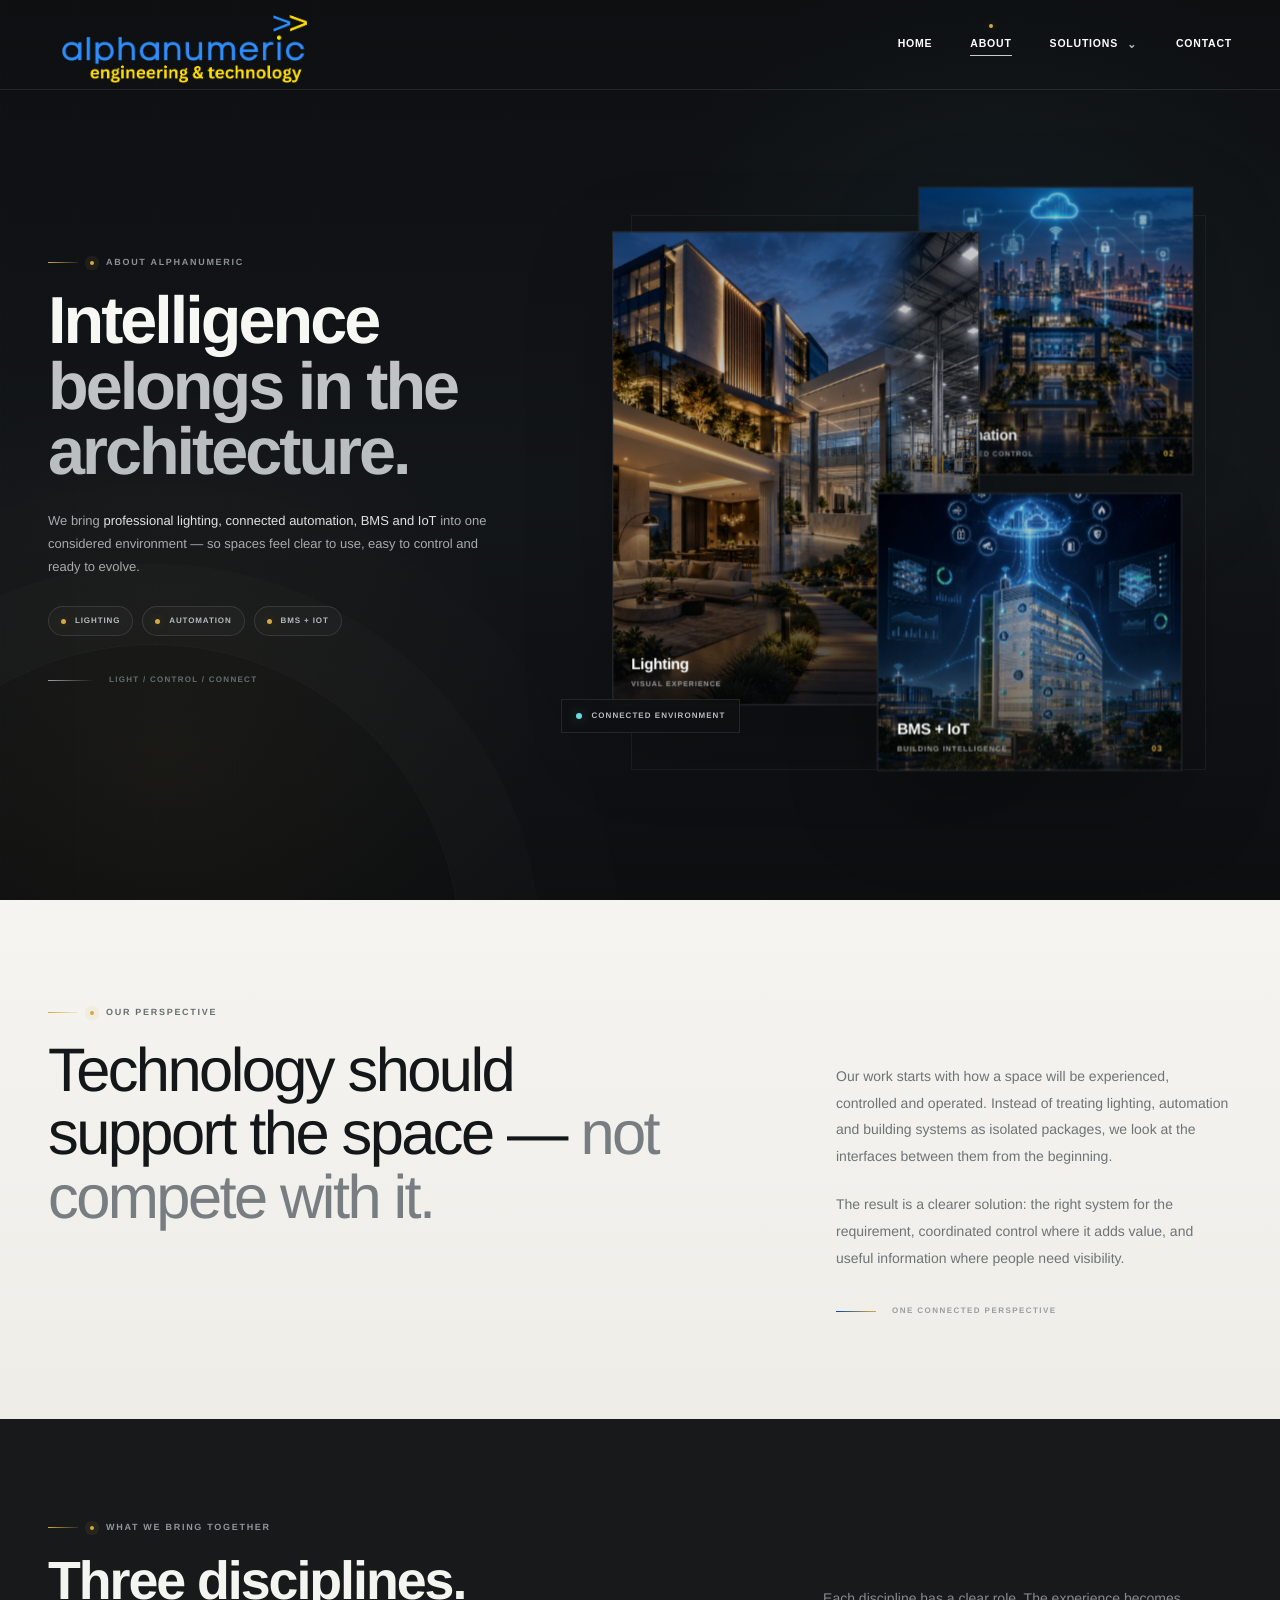
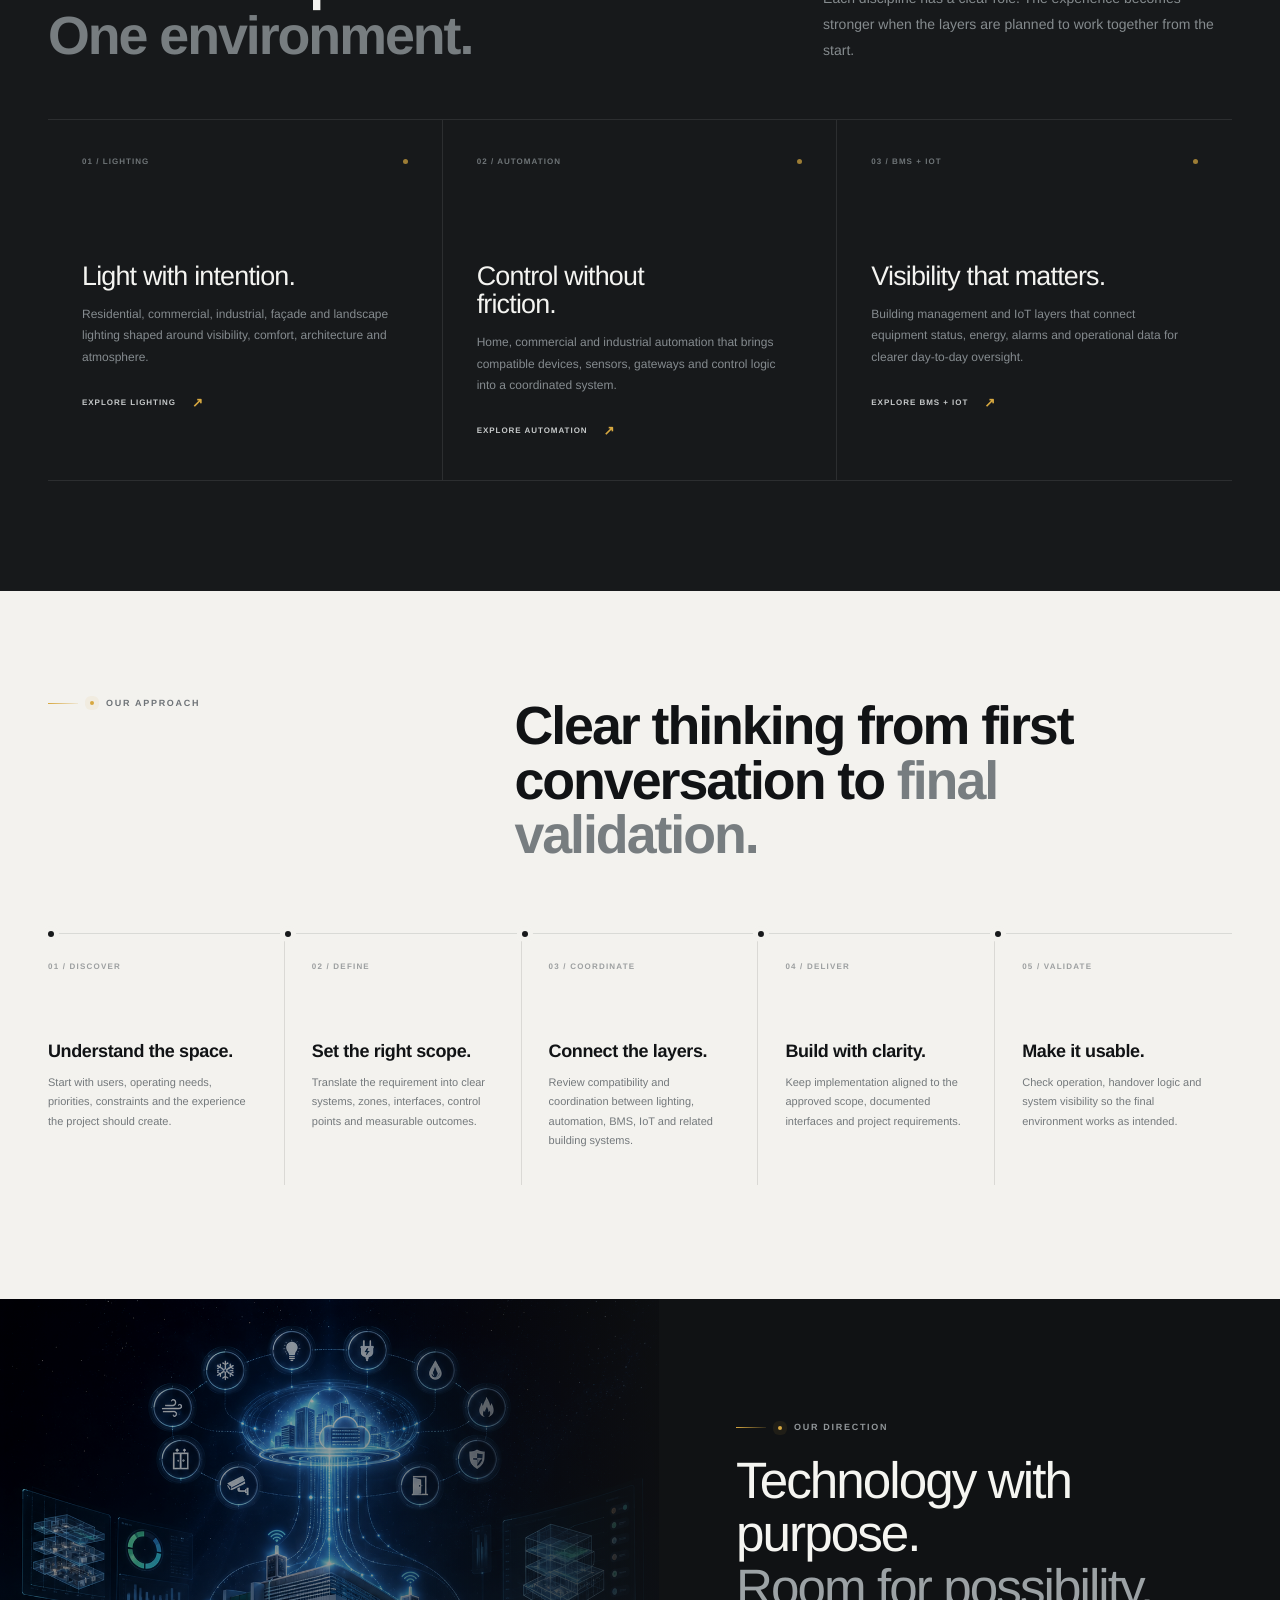
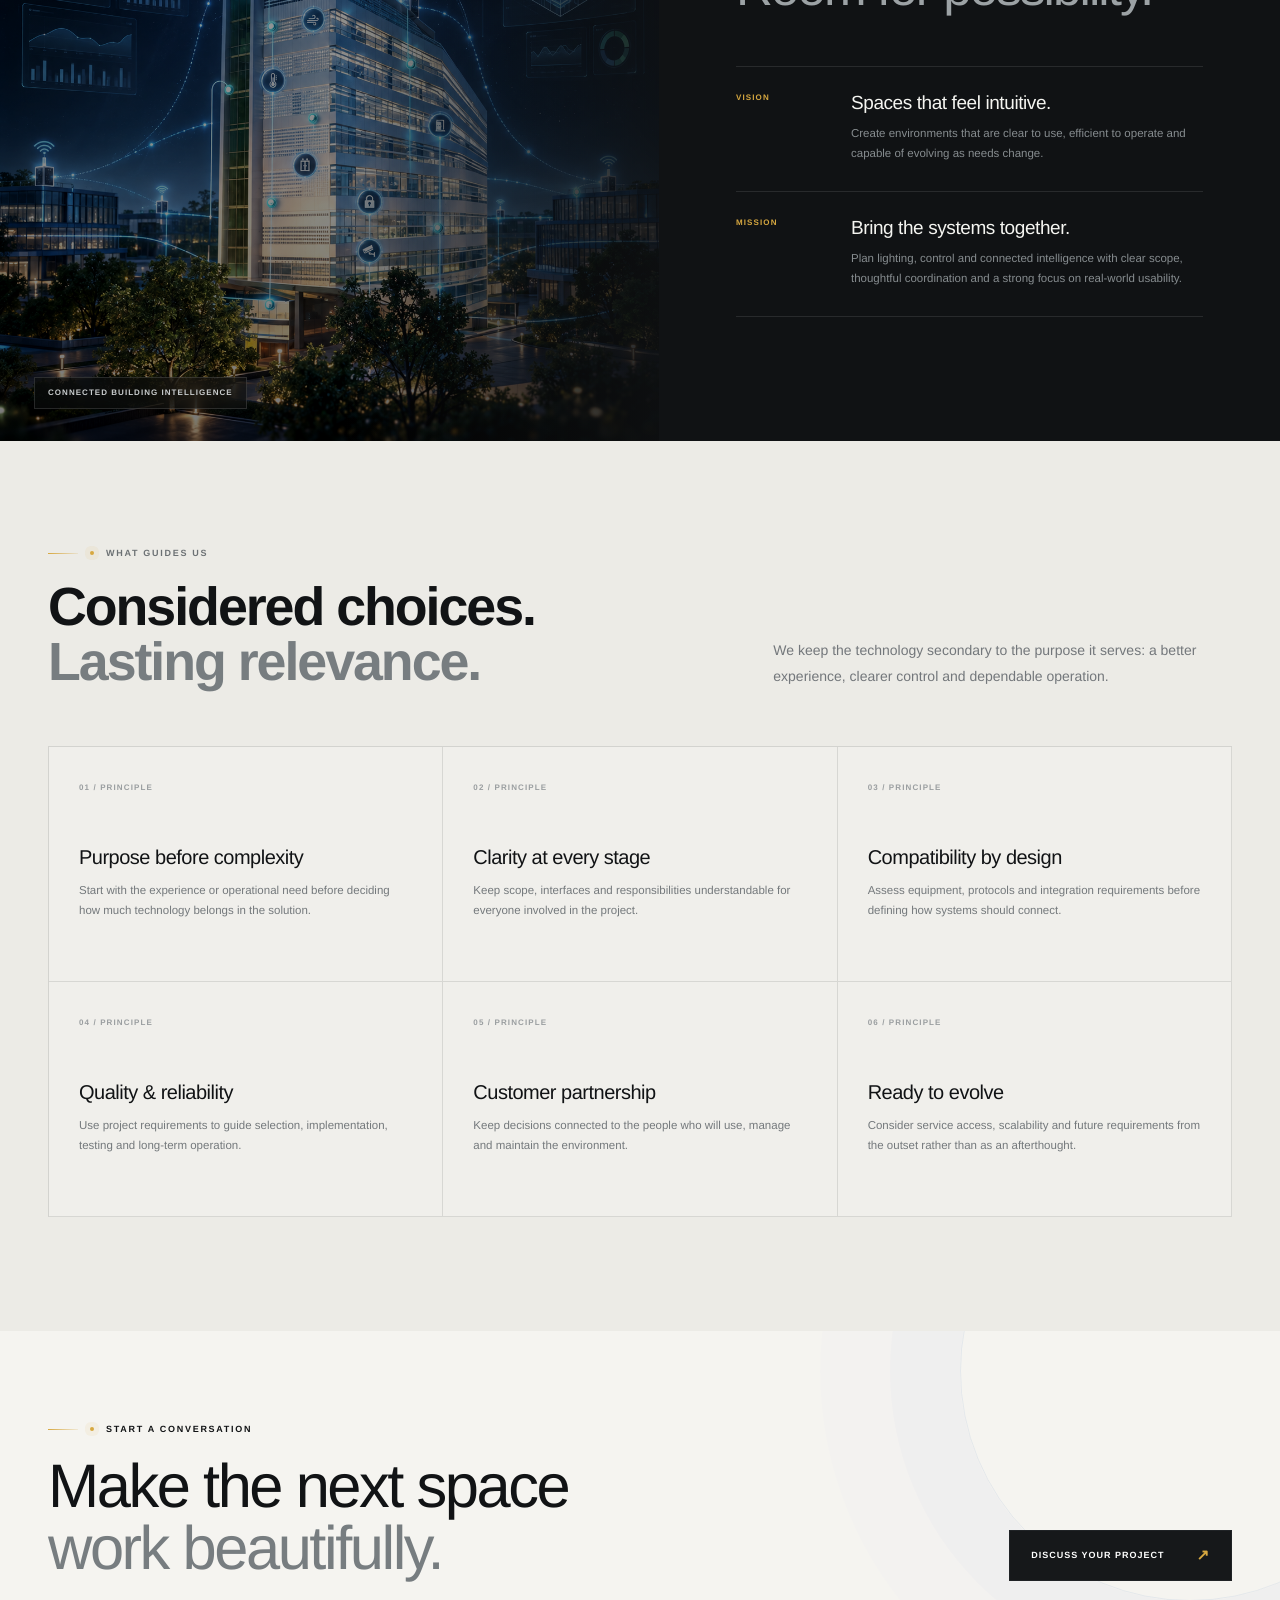
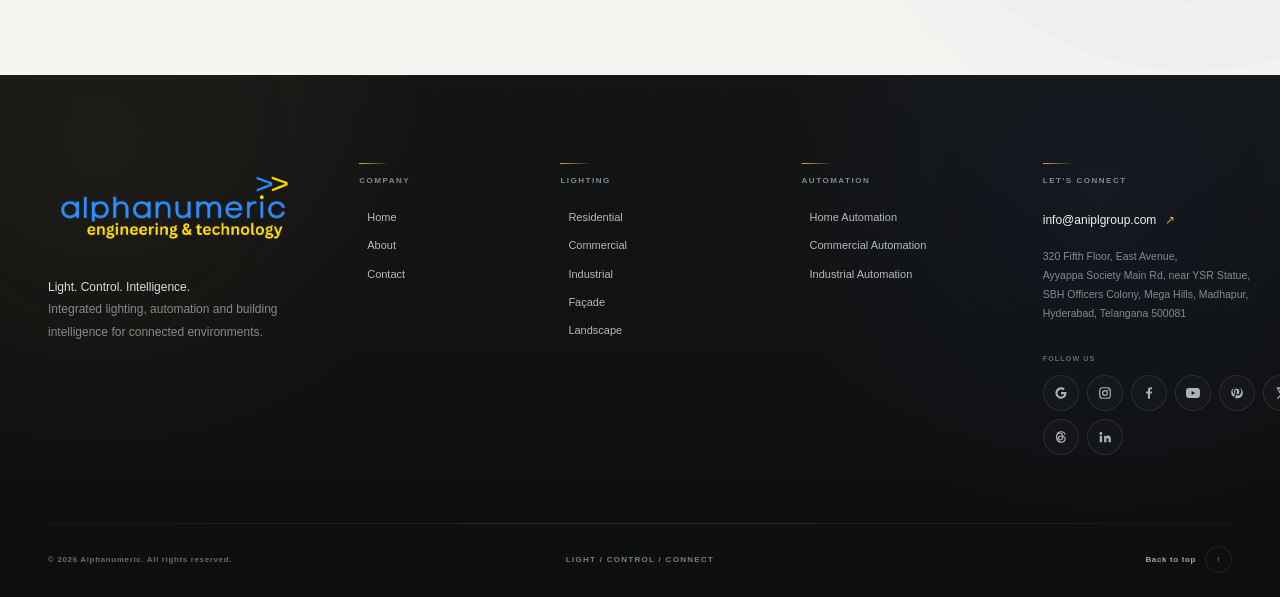
==== commit 0d4aaf18: "n" ====
--- a/about.html
+++ b/about.html
@@ -813,7 +813,7 @@
                 <span class="brand-logos" aria-hidden="true">
                     <img class="brand-logo brand-logo--white" src="assets/logo-black.png" alt="" loading="eager"
                         decoding="sync" fetchpriority="high">
-                    <img class="brand-logo brand-logo--black" src="assets/logo-white.png" alt="" loading="eager"
+                    <img class="brand-logo brand-logo--black" src="assets/logo-black.png" alt="" loading="eager"
                         decoding="sync">
                 </span>
             </a>
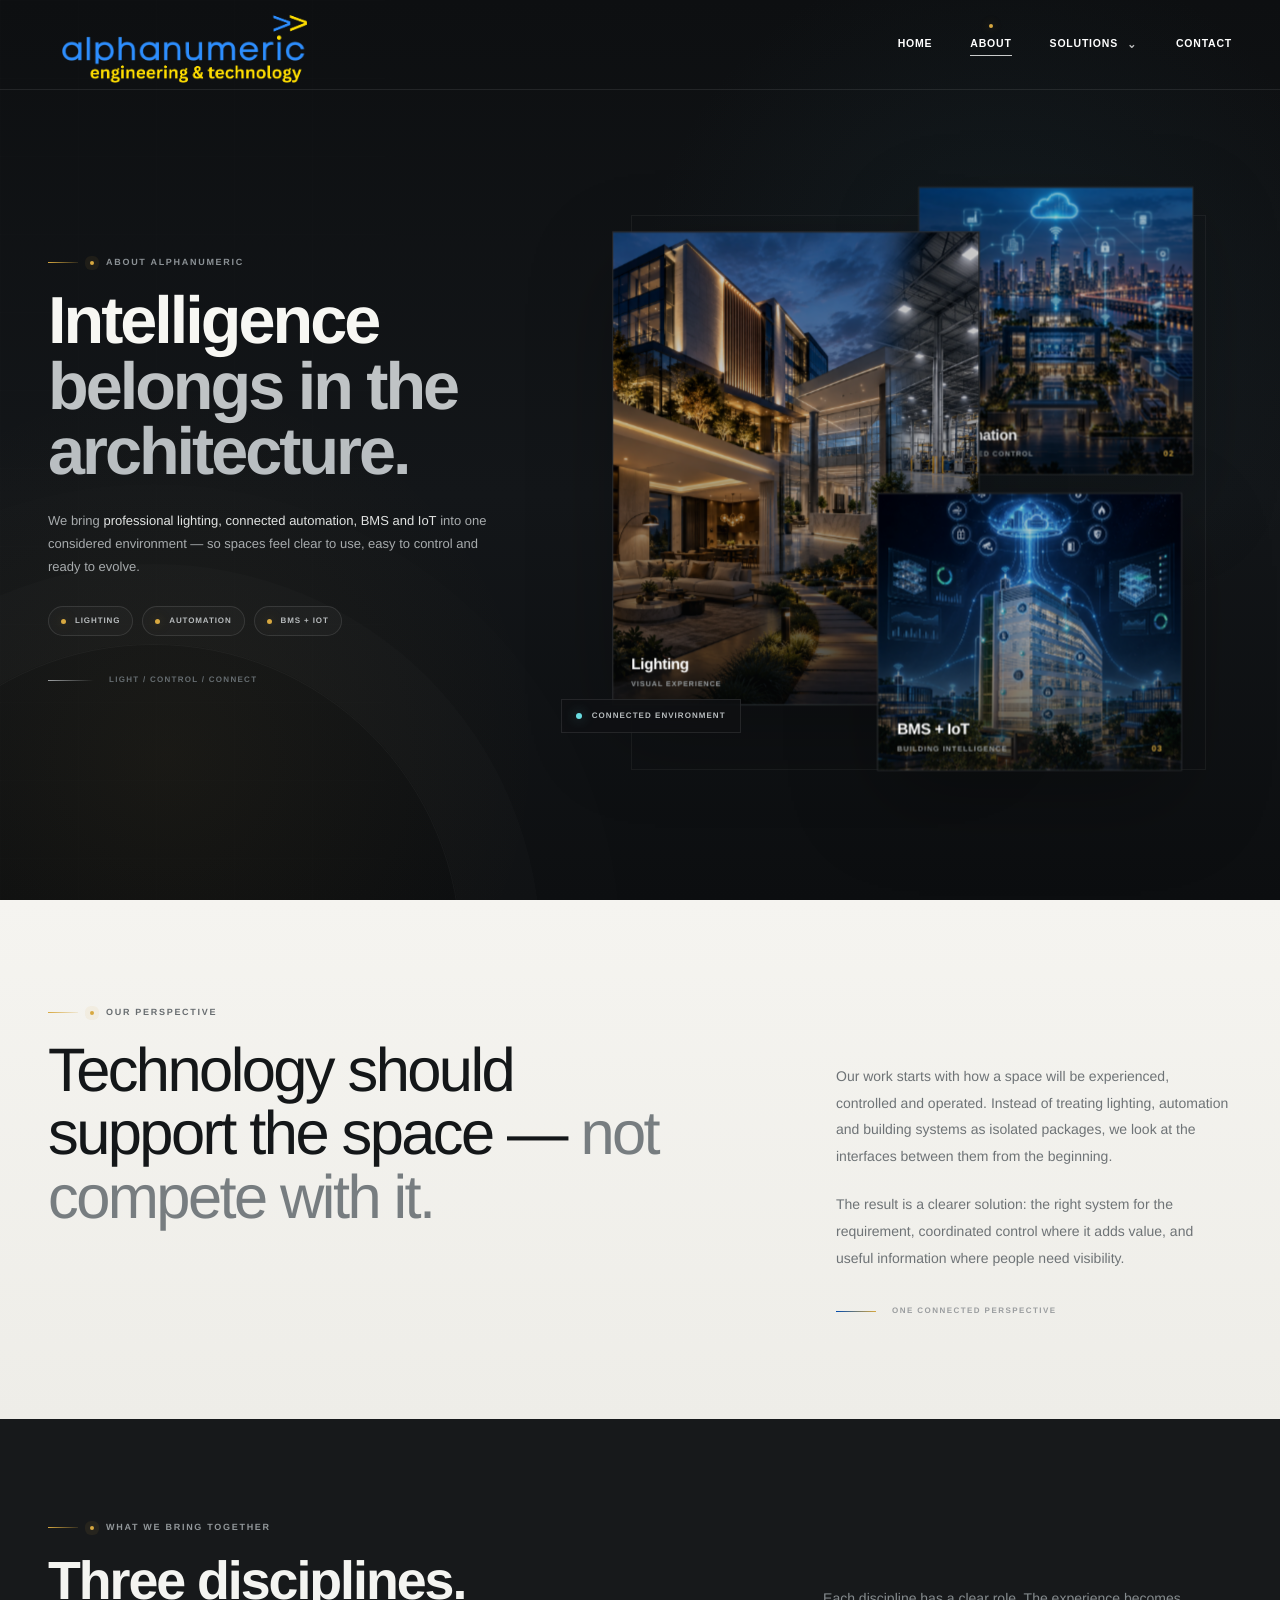
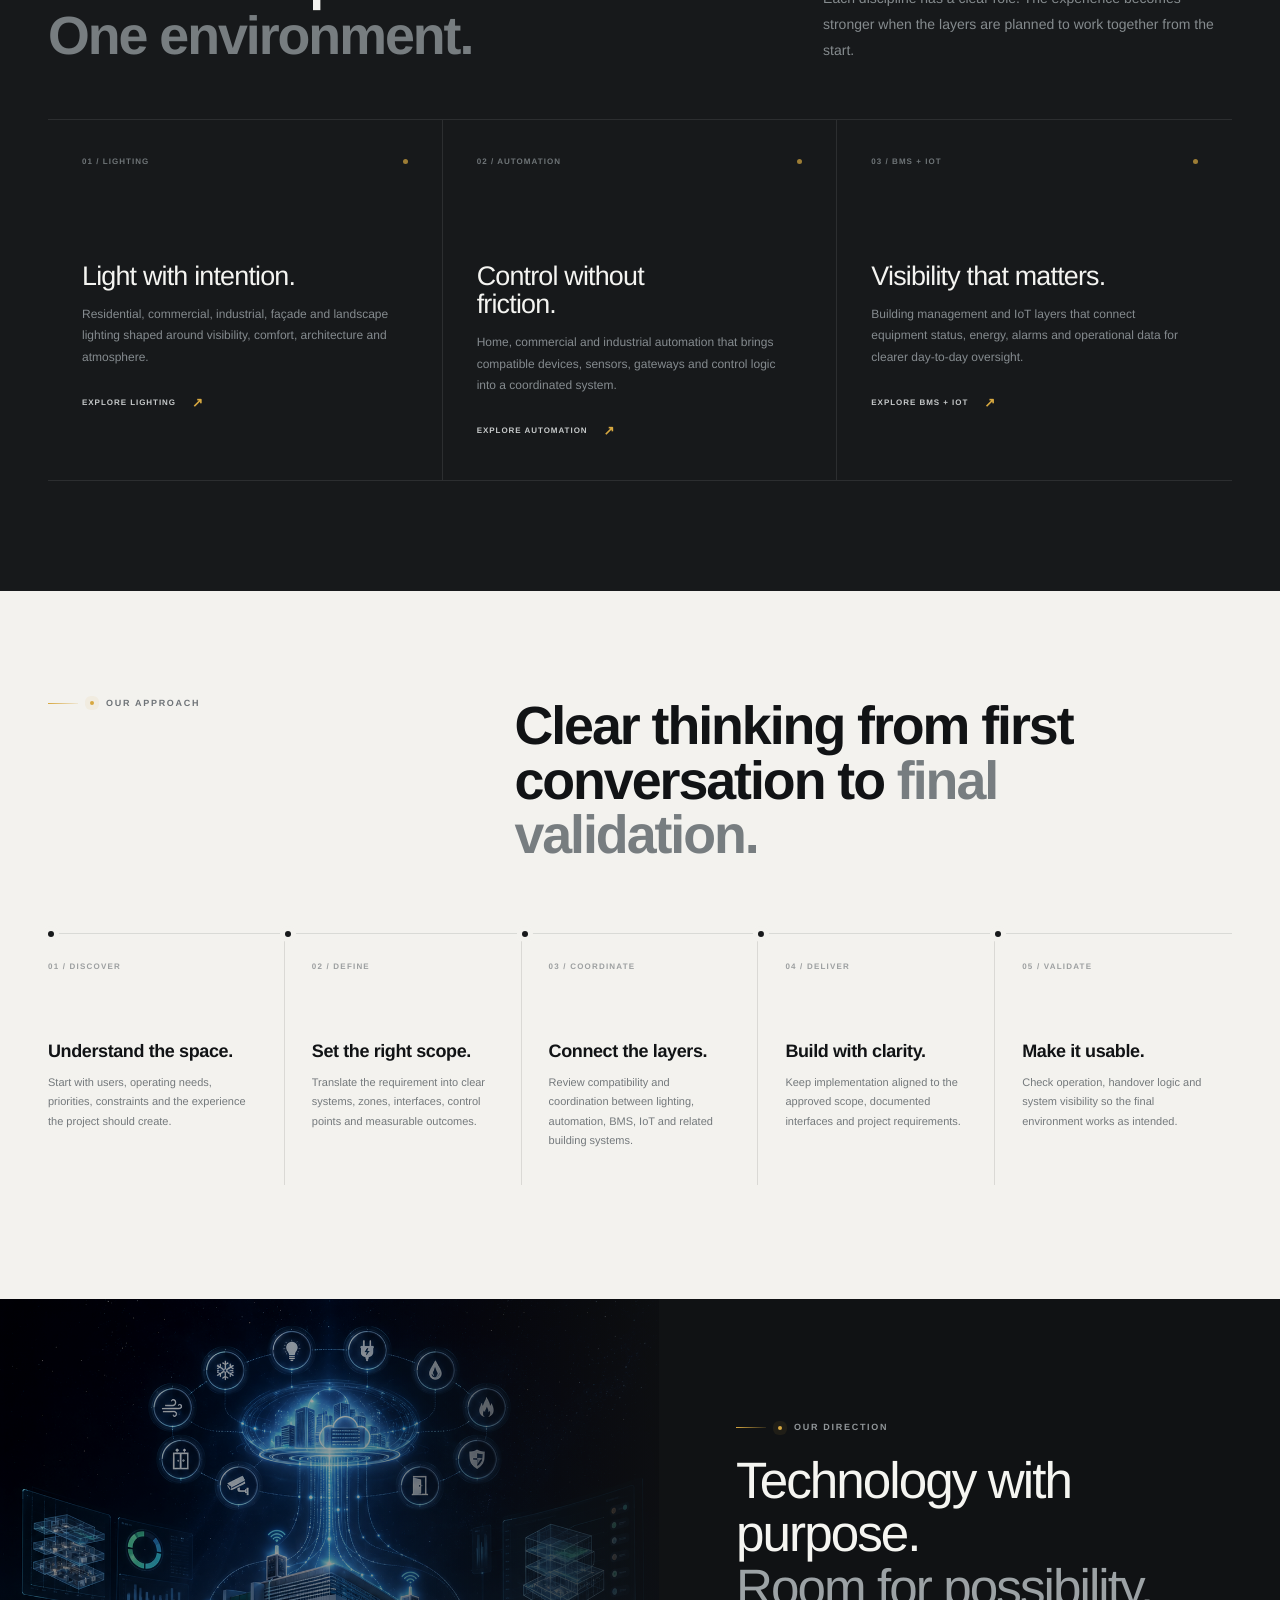
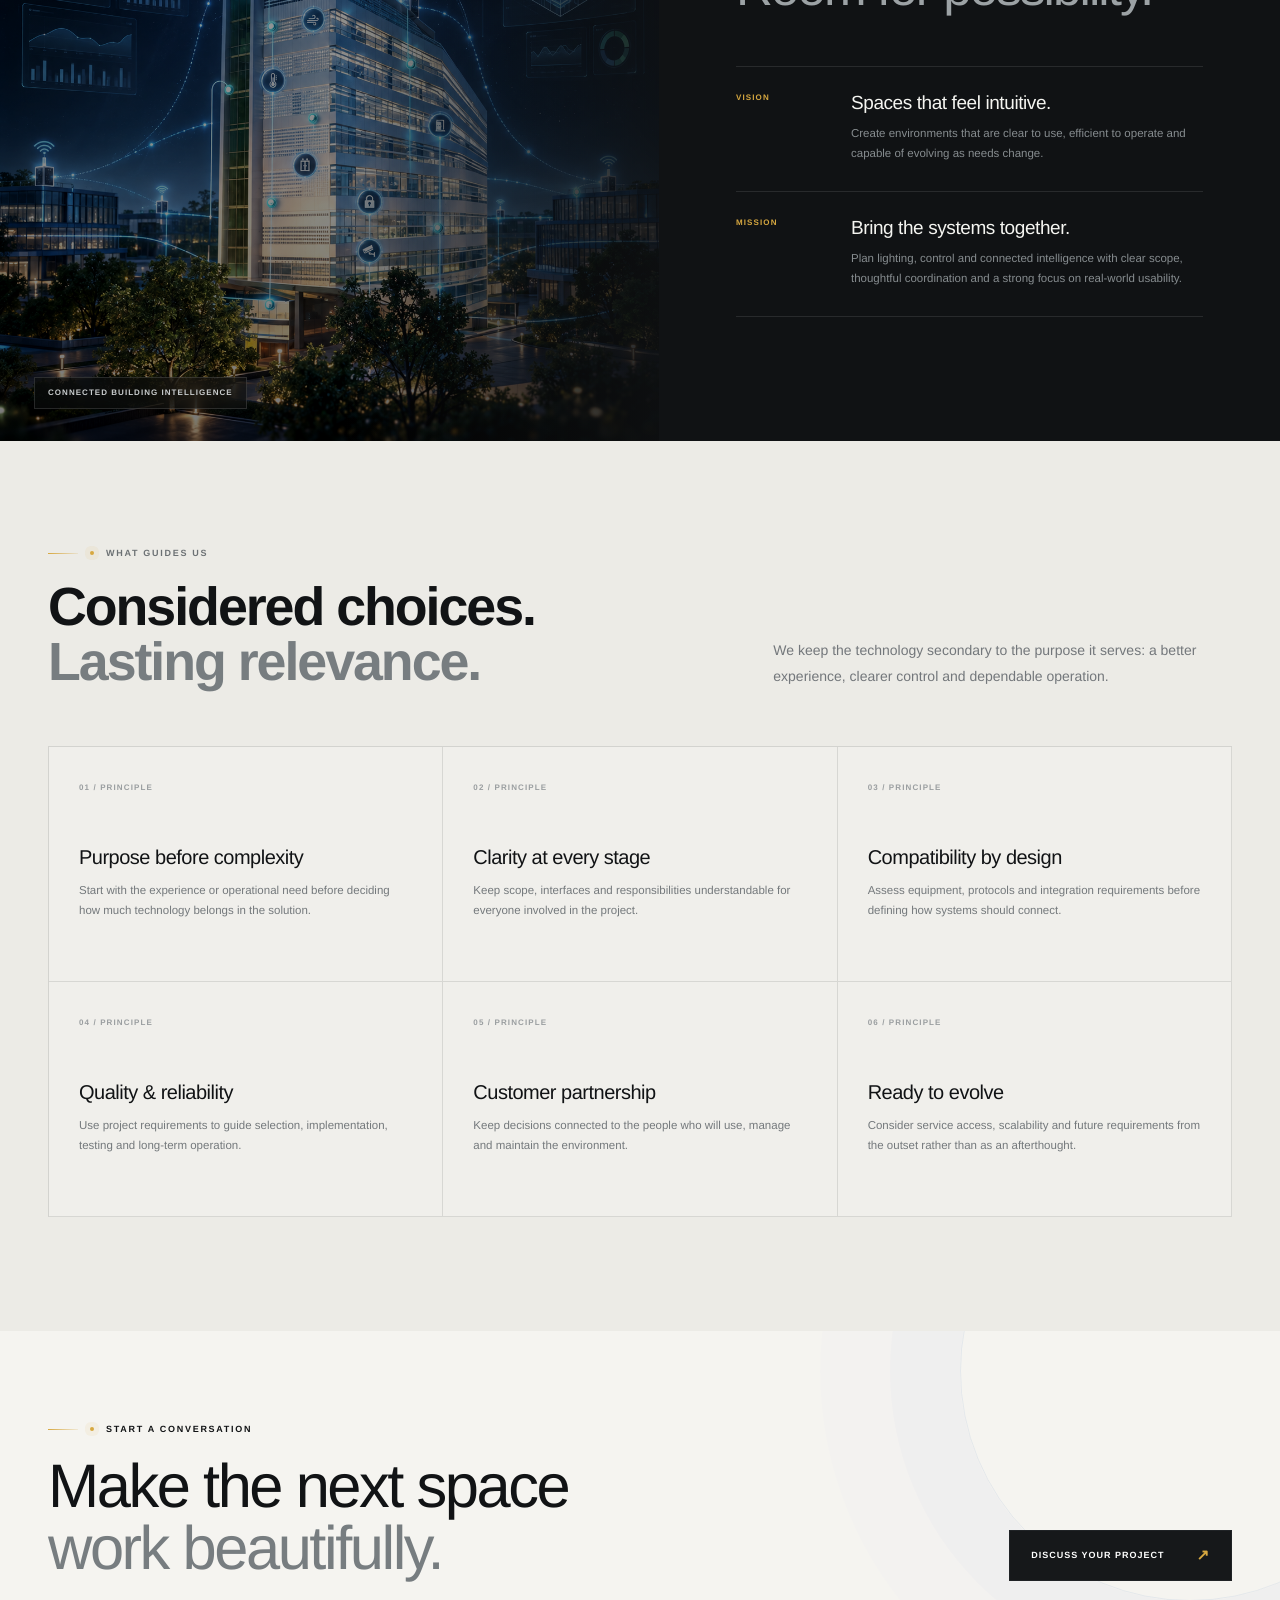
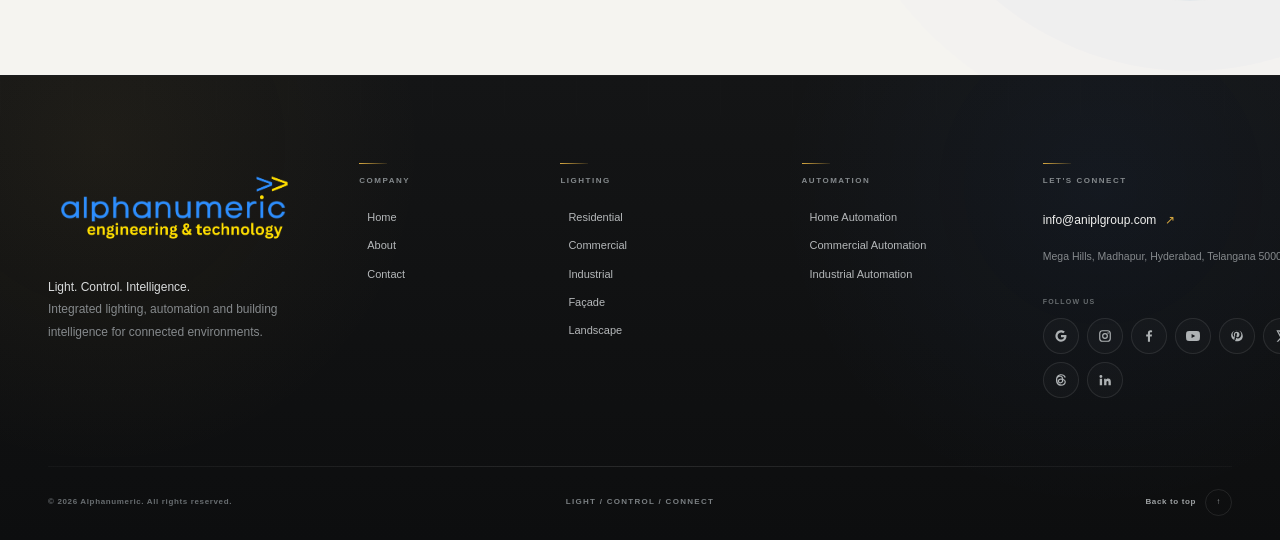
==== commit e8492fcd: "n" ====
--- a/about.html
+++ b/about.html
@@ -2231,9 +2231,7 @@
                         </a>
 
                         <address>
-                            320 Fifth Floor, East Avenue,<br>
-                            Ayyappa Society Main Rd, near YSR Statue,<br>
-                            SBH Officers Colony, Mega Hills, Madhapur,<br>
+                           Mega Hills, Madhapur,
                             Hyderabad, Telangana 500081
                         </address>
 
